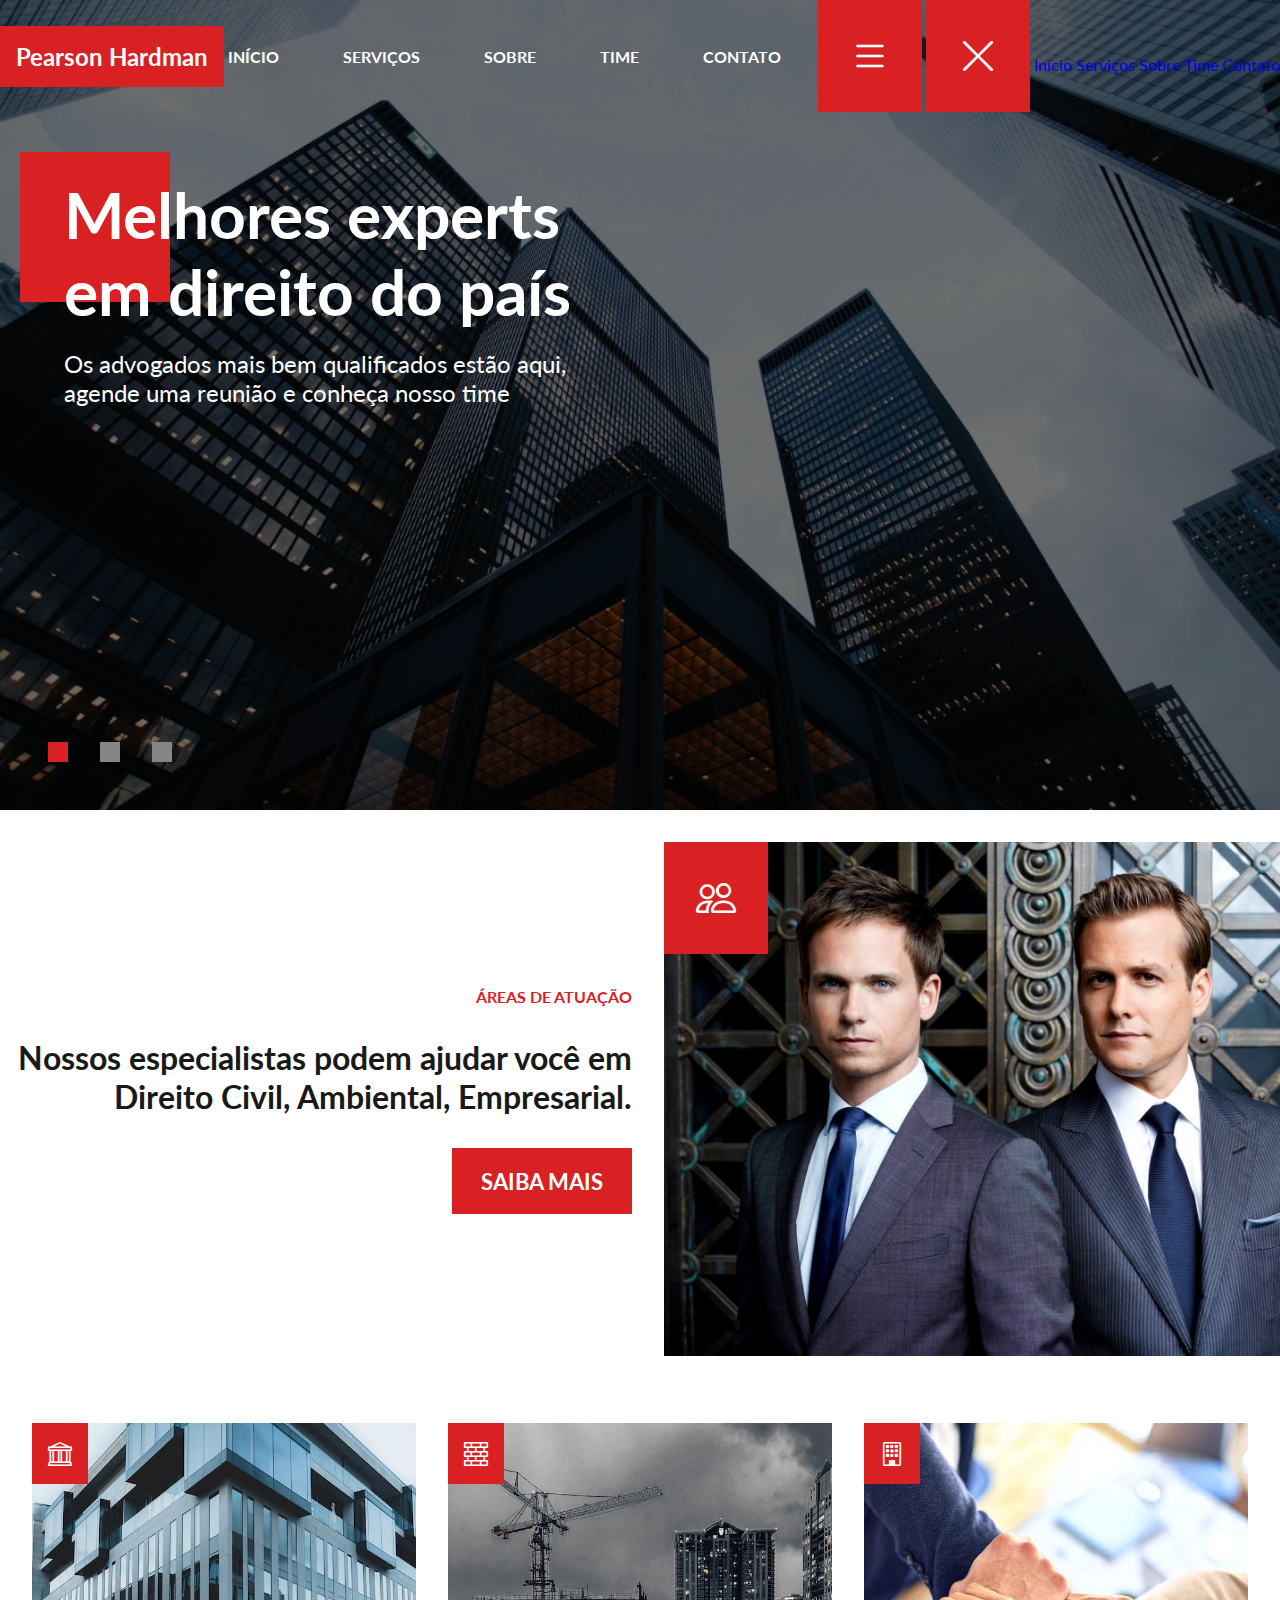
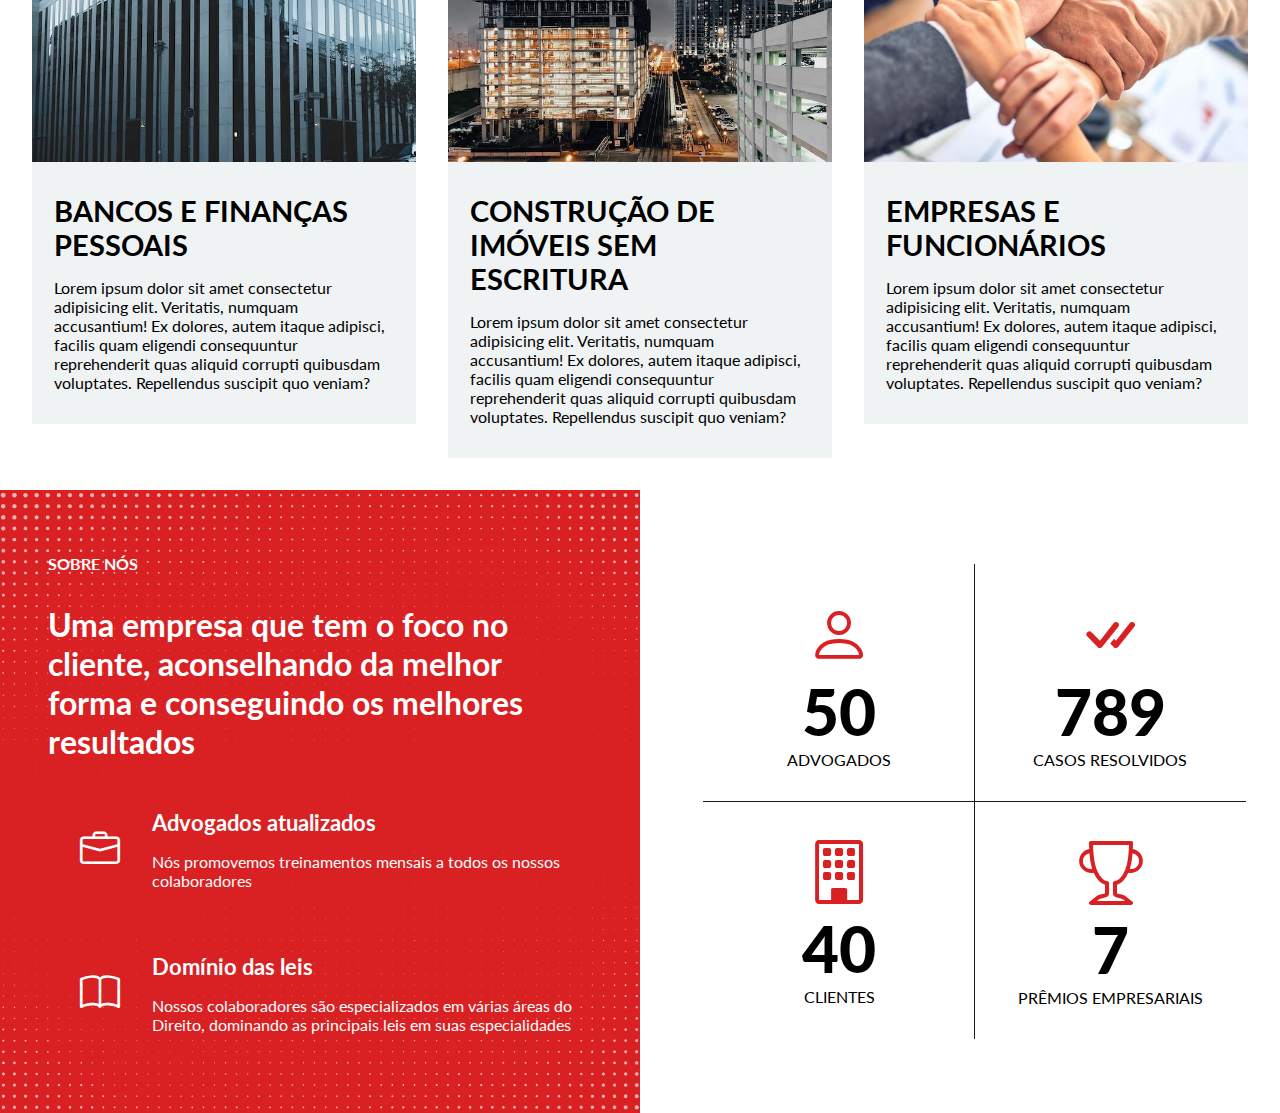
==== projeto/index.html @ ada457b8 "feat:(html/css) aula-1" ====
<!DOCTYPE html>
<html lang="en">

<head>
    <meta charset="UTF-8" />
    <meta http-equiv="X-UA-Compatible" content="IE=edge" />
    <meta name="viewport" content="width=device-width, initial-scale=1.0" />
    <title>Pearson Hardman</title>
    <link rel="shortcut icon" href="img/favicon.ico" type="image/x-icon" />
    <!-- Google Fonts -->
    <link rel="preconnect" href="https://fonts.googleapis.com" />
    <link rel="preconnect" href="https://fonts.gstatic.com" crossorigin />
    <link
        href="https://fonts.googleapis.com/css2?family=Lato:ital,wght@0,100;0,300;0,400;0,700;0,900;1,100;1,300;1,400;1,700;1,900&display=swap"
        rel="stylesheet" />
    <!-- Bootstrap Icons -->
    <link rel="stylesheet" href="https://cdn.jsdelivr.net/npm/bootstrap-icons@1.9.1/font/bootstrap-icons.css" />
    <!-- Estilos -->
    <link rel="stylesheet" href="css/styles.css" />
    <!-- Scripts -->
    <script src="js/scripts.js" defer></script>
</head>

<body>
    <!-- Cabeçalho e Banner -->
    <header id="header">
        <div id="inner-header">
            <h2 id="brand">Pearson Hardman</h2>
            <nav id="navbar">
                <a href="#header">Início</a>
                <a href="#expertise-areas">Serviços</a>
                <a href="#about">Sobre</a>
                <a href="#team">Time</a>
                <a href="#contact">Contato</a>
            </nav>
            <!-- Menu Mobile -->
            <i class="bi bi-list" id="menu"></i>
            <nav id="mobile-navbar">
                <i class="bi bi-x-lg" id="close-menu"></i>
                <a href="#header">Início</a>
                <a href="#expertise-areas">Serviços</a>
                <a href="#about">Sobre</a>
                <a href="#team">Time</a>
                <a href="#contact">Contato</a>
            </nav>
        </div>
        <div class="banner active">
            <span class="square"></span>
            <h2>Melhores experts em direito do país</h2>
            <p>
                Os advogados mais bem qualificados estão aqui, agende uma reunião e
                conheça nosso time
            </p>
        </div>
        <div class="banner">
            <span class="square"></span>
            <h2>Conheça o nosso time</h2>
            <p>
                Veja as especialidades dos nossos advogados, e entenda como eles podem
                lhe ajudar
            </p>
        </div>
        <div class="banner">
            <span class="square"></span>
            <h2>Os nossos resultados</h2>
            <p>
                Confira as nossas métricas e conheça os resultados que já obtivemos
            </p>
        </div>
        <div class="dots">
            <div class="dot active"></div>
            <div class="dot"></div>
            <div class="dot"></div>
        </div>
    </header>
    <!-- Áreas de atuação -->
    <main id="expertise-areas" class="text-image-section">
        <div id="expertise-information" class="text-container">
            <p class="section-subtitle">Áreas de atuação</p>
            <h3 class="section-title">
                Nossos especialistas podem ajudar você em Direito Civil, Ambiental,
                Empresarial.
            </h3>
            <a href="#" class="btn">Saiba Mais</a>
        </div>
        <div id="expertise-image-container" class="image-container">
            <i class="bi bi-people"></i>
            <img src="img/employees_banner.jpg" alt="Advogados da Pearson Hardman" />
        </div>
        <div id="other-services">
            <div class="service">
                <img src="img/bank.jpg" alt="Banco" />
                <i class="bi bi-bank"></i>
                <div class="service-info">
                    <h4>Bancos e Finanças pessoais</h4>
                    <p>
                        Lorem ipsum dolor sit amet consectetur adipisicing elit.
                        Veritatis, numquam accusantium! Ex dolores, autem itaque adipisci,
                        facilis quam eligendi consequuntur reprehenderit quas aliquid
                        corrupti quibusdam voluptates. Repellendus suscipit quo veniam?
                    </p>
                </div>
            </div>
            <div class="service">
                <img src="img/construction.jpg" alt="Construção" />
                <i class="bi bi-bricks"></i>
                <div class="service-info">
                    <h4>Construção de Imóveis sem escritura</h4>
                    <p>
                        Lorem ipsum dolor sit amet consectetur adipisicing elit.
                        Veritatis, numquam accusantium! Ex dolores, autem itaque adipisci,
                        facilis quam eligendi consequuntur reprehenderit quas aliquid
                        corrupti quibusdam voluptates. Repellendus suscipit quo veniam?
                    </p>
                </div>
            </div>
            <div class="service">
                <img src="img/company.jpg" alt="Empresa" />
                <i class="bi bi-building"></i>
                <div class="service-info">
                    <h4>Empresas e funcionários</h4>
                    <p>
                        Lorem ipsum dolor sit amet consectetur adipisicing elit.
                        Veritatis, numquam accusantium! Ex dolores, autem itaque adipisci,
                        facilis quam eligendi consequuntur reprehenderit quas aliquid
                        corrupti quibusdam voluptates. Repellendus suscipit quo veniam?
                    </p>
                </div>
            </div>
        </div>
    </main>
    <!-- Sobre nós -->
    <section id="about">
        <div id="about-text">
            <p class="section-subtitle">Sobre nós</p>
            <h3 class="section-title">
                Uma empresa que tem o foco no cliente, aconselhando da melhor forma e
                conseguindo os melhores resultados
            </h3>
            <div class="about-description">
                <i class="bi bi-briefcase"></i>
                <div>
                    <h4>Advogados atualizados</h4>
                    <p>
                        Nós promovemos treinamentos mensais a todos os nossos
                        colaboradores
                    </p>
                </div>
            </div>
            <div class="about-description">
                <i class="bi bi-book"></i>
                <div>
                    <h4>Domínio das leis</h4>
                    <p>
                        Nossos colaboradores são especializados em várias áreas do
                        Direito, dominando as principais leis em suas especialidades
                    </p>
                </div>
            </div>
        </div>
        <div id="about-data">
            <div class="data">
                <i class="bi bi-person"></i>
                <p class="number">50</p>
                <p class="text">Advogados</p>
            </div>
            <div class="data">
                <i class="bi bi-check-all"></i>
                <p class="number">789</p>
                <p class="text">Casos resolvidos</p>
            </div>
            <div class="data">
                <i class="bi bi-building"></i>
                <p class="number">40</p>
                <p class="text">Clientes</p>
            </div>
            <div class="data">
                <i class="bi bi-trophy"></i>
                <p class="number">7</p>
                <p class="text">Prêmios empresariais</p>
            </div>
        </div>
    </section>
---- projeto/css/styles.css ----
/* Geral */
:root {
    --main-color: #d92123;
    --primary-text-color: #fff;
    --secondary-text-color: #191919;
    --secondary-color: #868686;
    --tertiary-color: #eff3f4;
    --secondary-bg-color: #5c1011;
}

* {
    font-family: "Lato";
    padding: 0;
    margin: 0;
    box-sizing: border-box;
}

a {
    text-decoration: none;
}

img {
    width: 100%;
}

input[type="submit"] {
    cursor: pointer;
}

i {
    background-color: var(--main-color);
    color: var(--primary-text-color);
    font-size: 2.5rem;
    padding: 2rem;
}

/* Cabeçalho e banner */
#header {
    min-height: 90vh;
    background-image: url("../img/main_banner4.png");
    background-size: cover;
    background-position: center;
    color: var(--primary-text-color);
    margin-bottom: 2rem;
    position: relative;
}

#inner-header {
    display: flex;
    justify-content: space-between;
    align-items: center;
}

#brand {
    background-color: var(--main-color);
    padding: 1rem;
}

#navbar {
    display: flex;
    gap: 4rem;
    text-transform: uppercase;
    margin-right: 2rem;
}

#navbar a {
    color: var(--primary-text-color);
    font-weight: bold;
}

.banner.active {
    opacity: 1;
}

.banner {
    max-width: 50%;
    padding: 4rem;
    opacity: 0;
    position: absolute;
    transition: 0.6s;
}

.banner h2 {
    font-size: 4rem;
    margin-bottom: 1.2rem;
    position: relative;
    z-index: 2;
}

.banner p {
    font-size: 1.5rem;
}

.square {
    display: block;
    width: 150px;
    height: 150px;
    background-color: var(--main-color);
    position: absolute;
    z-index: 1;
    left: 20px;
    top: 40px;
}

.dots {
    display: flex;
    gap: 2rem;
    position: absolute;
    bottom: 3rem;
    left: 3rem;
}

.dot {
    width: 20px;
    height: 20px;
    background-color: var(--secondary-color);
}

.dot.active {
    background-color: var(--main-color);
}

/* Áreas de atuação */
.text-image-section {
    display: flex;
    flex-wrap: wrap;
    gap: 2rem;
}

.text-container {
    flex: 2 1 0;
    display: flex;
    gap: 2rem;
    flex-direction: column;
    justify-content: center;
    text-align: right;
}

.section-subtitle {
    text-transform: uppercase;
    font-weight: bold;
    color: var(--main-color);
}

.section-title {
    color: var(--secondary-text-color);
    font-size: 2rem;
}

.btn {
    padding: 1.2rem 1.8rem;
    text-transform: uppercase;
    font-size: 1.4rem;
    font-weight: bold;
    background-color: var(--main-color);
    color: var(--primary-text-color);
    align-self: end;
}

.image-container {
    flex: 1 1 300px;
    position: relative;
}

.image-container i {
    position: absolute;
}

#other-services {
    width: 100%;
    display: flex;
    gap: 2rem;
    padding: 2rem;
}

.service {
    position: relative;
}

.service i {
    position: absolute;
    left: 0;
    top: 0;
    padding: 1rem;
    font-size: 1.5rem;
}

.service-info {
    background-color: var(--tertiary-color);
    padding: 2rem 1.4rem;
    min-height: 250px;
    margin-top: -3rem;
    z-index: 2;
    position: relative;
}

.service h4 {
    font-size: 1.8rem;
    margin-bottom: 1rem;
    text-transform: uppercase;
}

/* Sobre nós */
#about {
    display: flex;
    flex-wrap: wrap;
    align-items: center;
    gap: 2rem;
}

#about-text {
    background-image: url("../img/pattern.png");
    background-size: cover;
    background-position: center;
    color: var(--primary-text-color);
    flex: 1 1 0;
    display: flex;
    flex-direction: column;
    justify-content: center;
    gap: 2rem;
    padding: 4rem 3rem;
}

#about-text .section-subtitle,
#about-text .section-title {
    color: var(--primary-text-color);
}

#about-text i {
    background-color: transparent;
}

.about-description {
    display: flex;
    align-items: center;
}

.about-description h4 {
    font-size: 1.4rem;
    margin-bottom: 1rem;
}

#about-data {
    flex: 1 1 0;
    display: flex;
    flex-wrap: wrap;
    padding: 2rem;
}

#about-data .data {
    width: 50%;
    display: flex;
    flex-direction: column;
    align-items: center;
    justify-content: center;
    padding: 2rem;
    margin-top: -1px;
    margin-left: -1px;
}

#about-data .data:first-child {
    border-bottom: 1px solid var(--secondary-text-color);
    border-right: 1px solid var(--secondary-text-color);
}

#about-data .data:last-child {
    border-top: 1px solid var(--secondary-text-color);
    border-left: 1px solid var(--secondary-text-color);
}

#about-data .data i {
    background-color: transparent;
    color: var(--main-color);
    font-size: 4rem;
    padding: 0;
}

.data .number {
    font-size: 4rem;
    font-weight: 900;
}

.data .text {
    text-transform: uppercase;
}
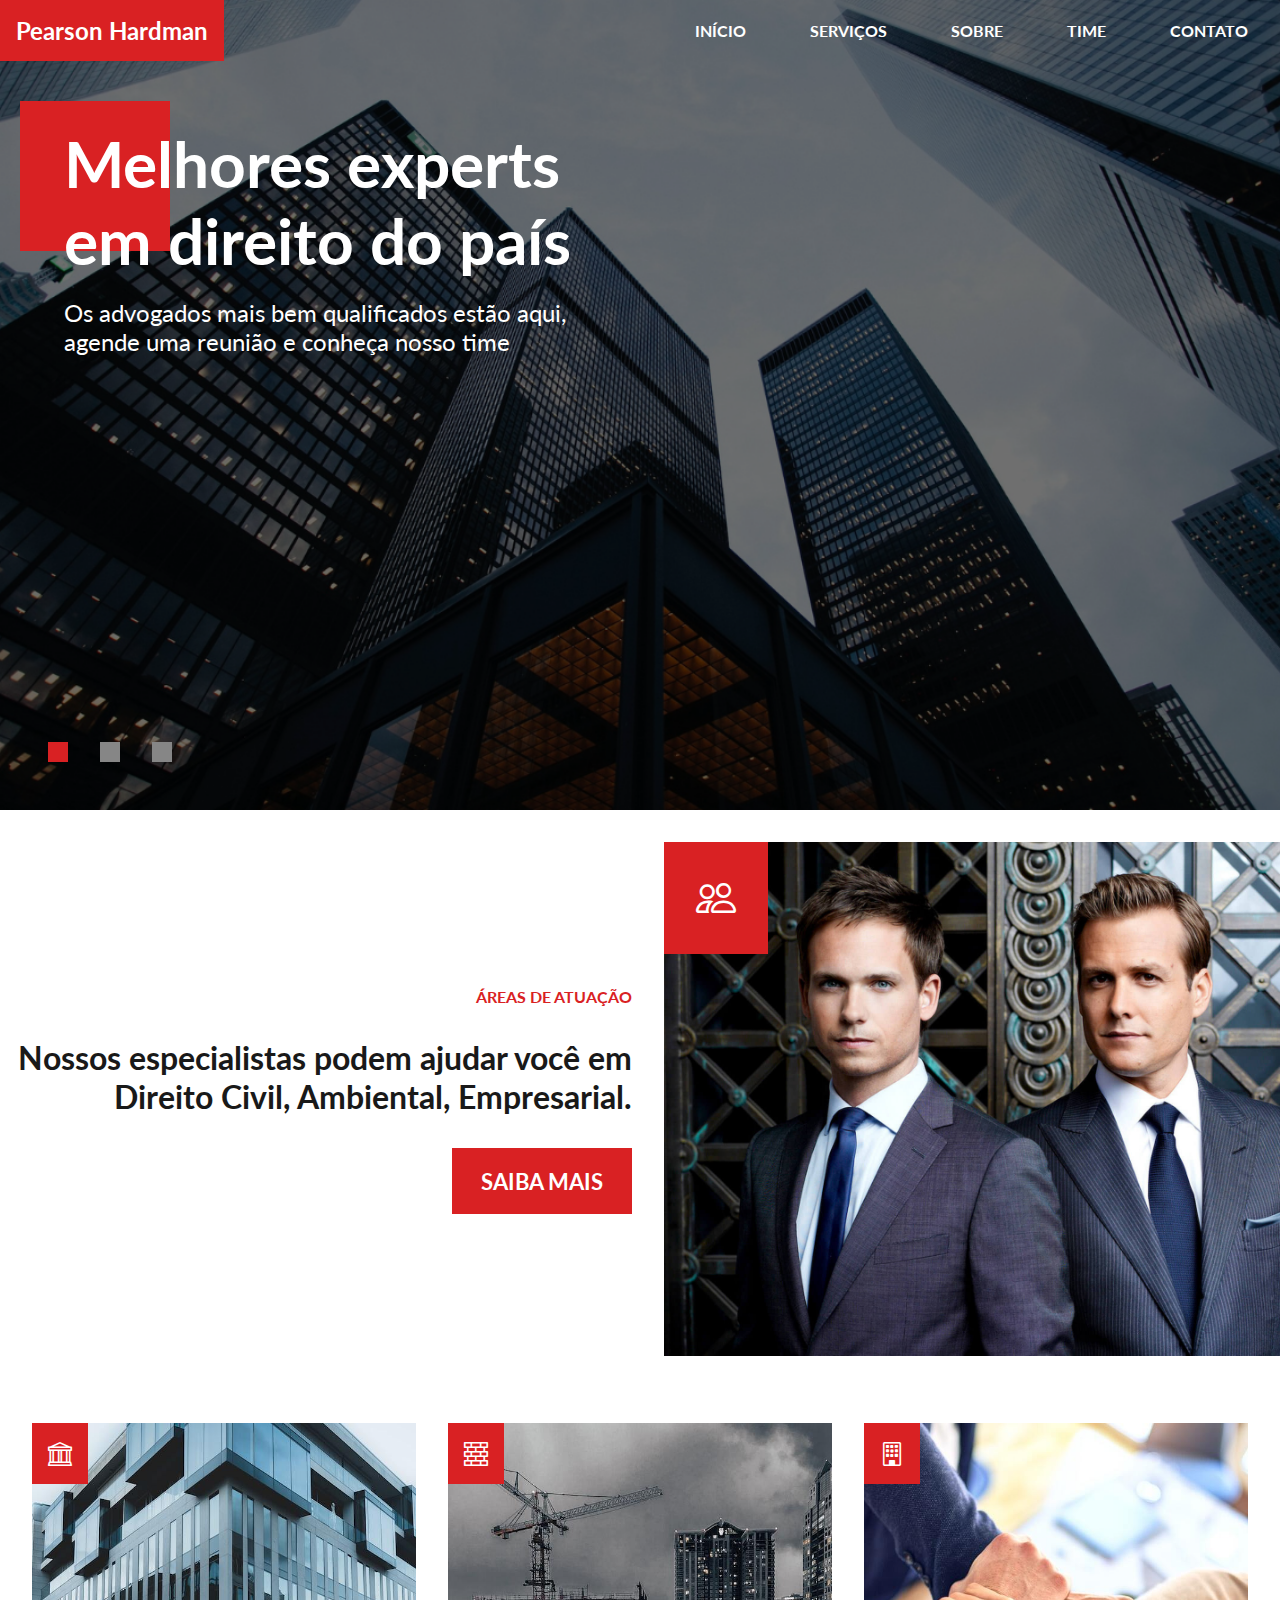
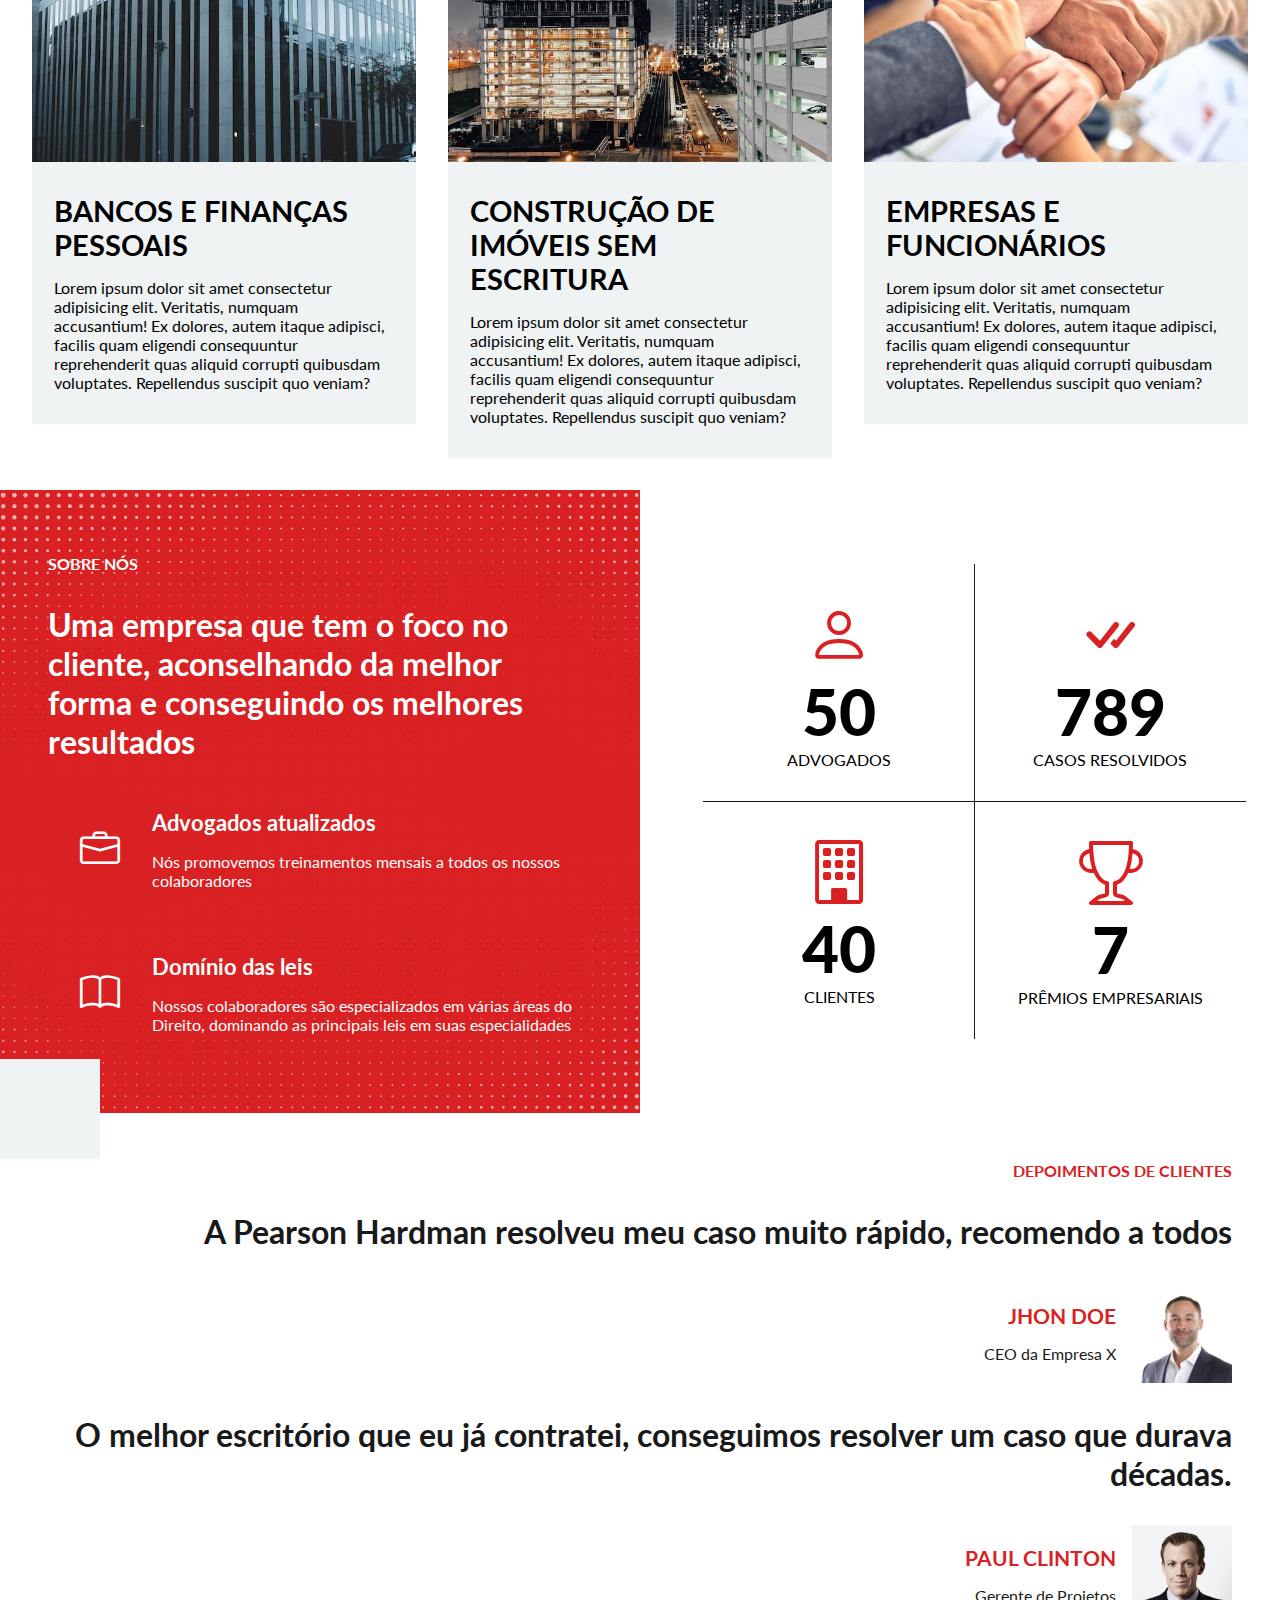
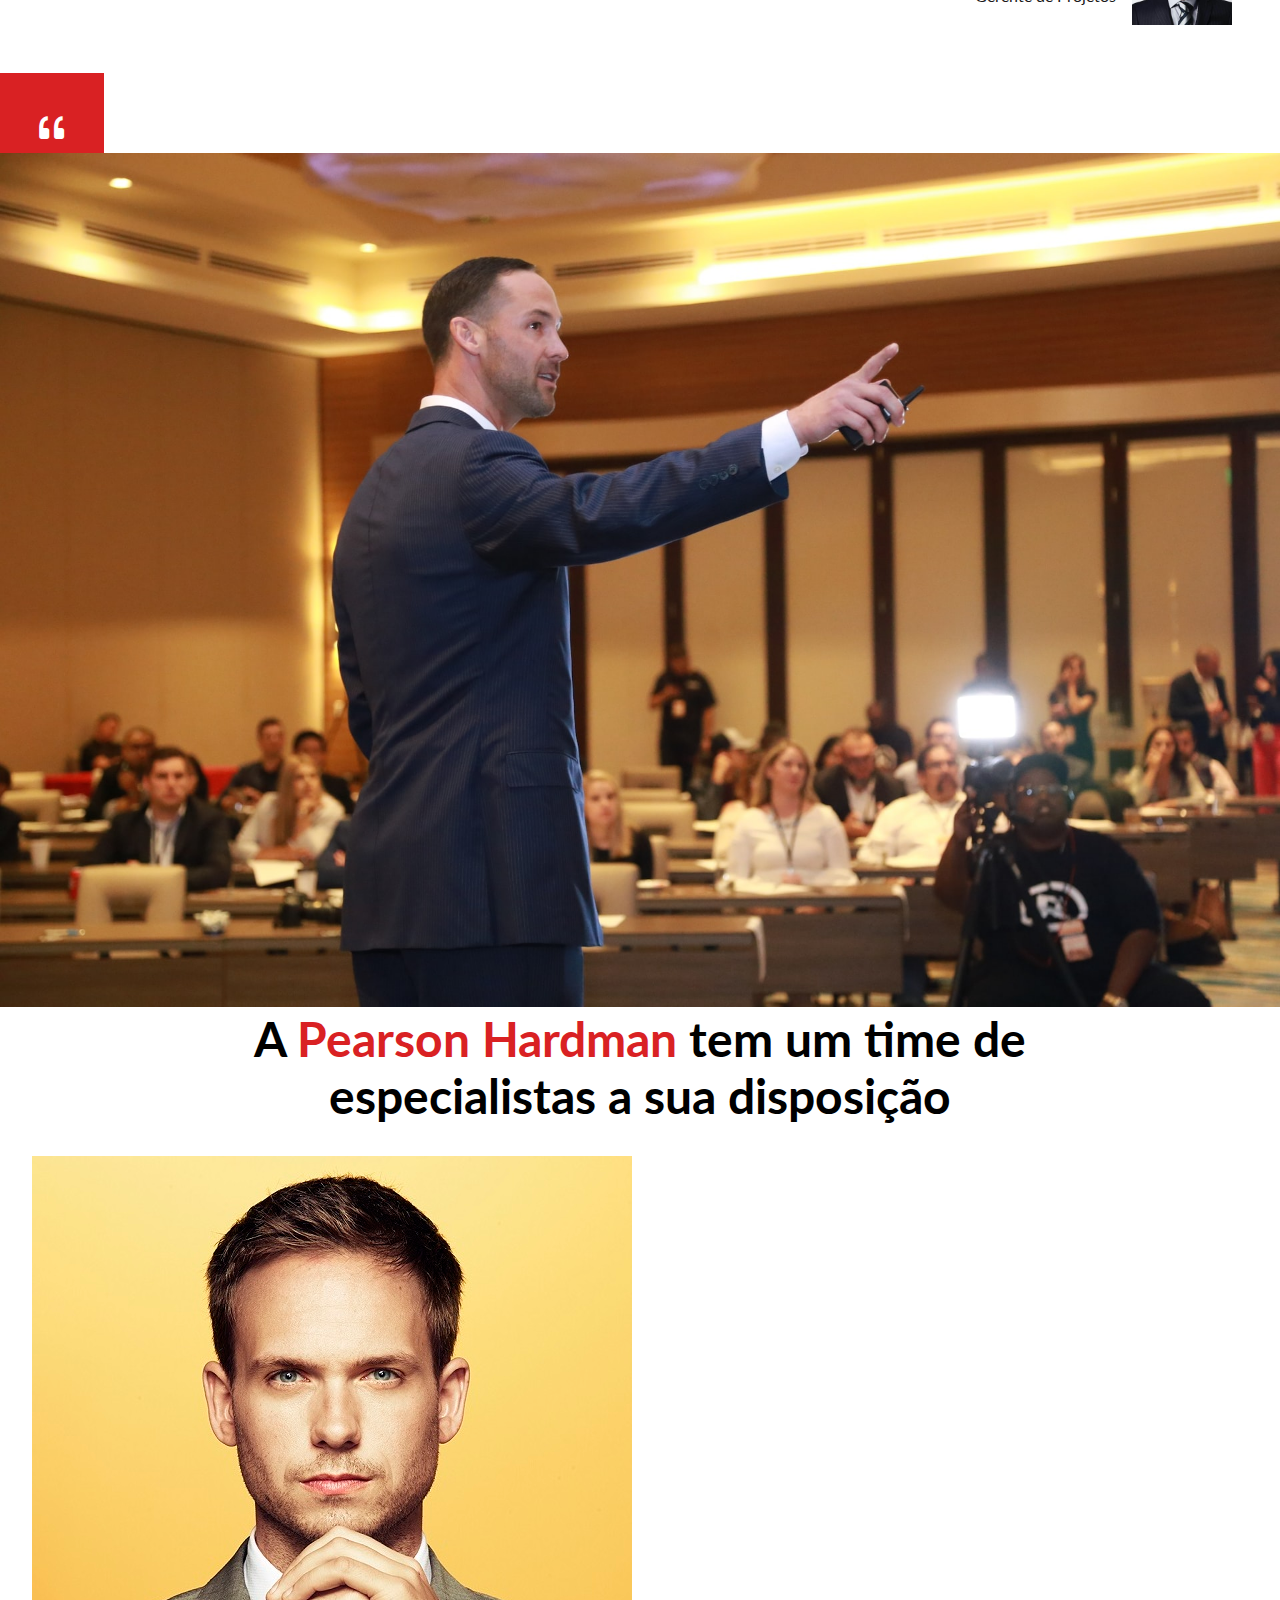
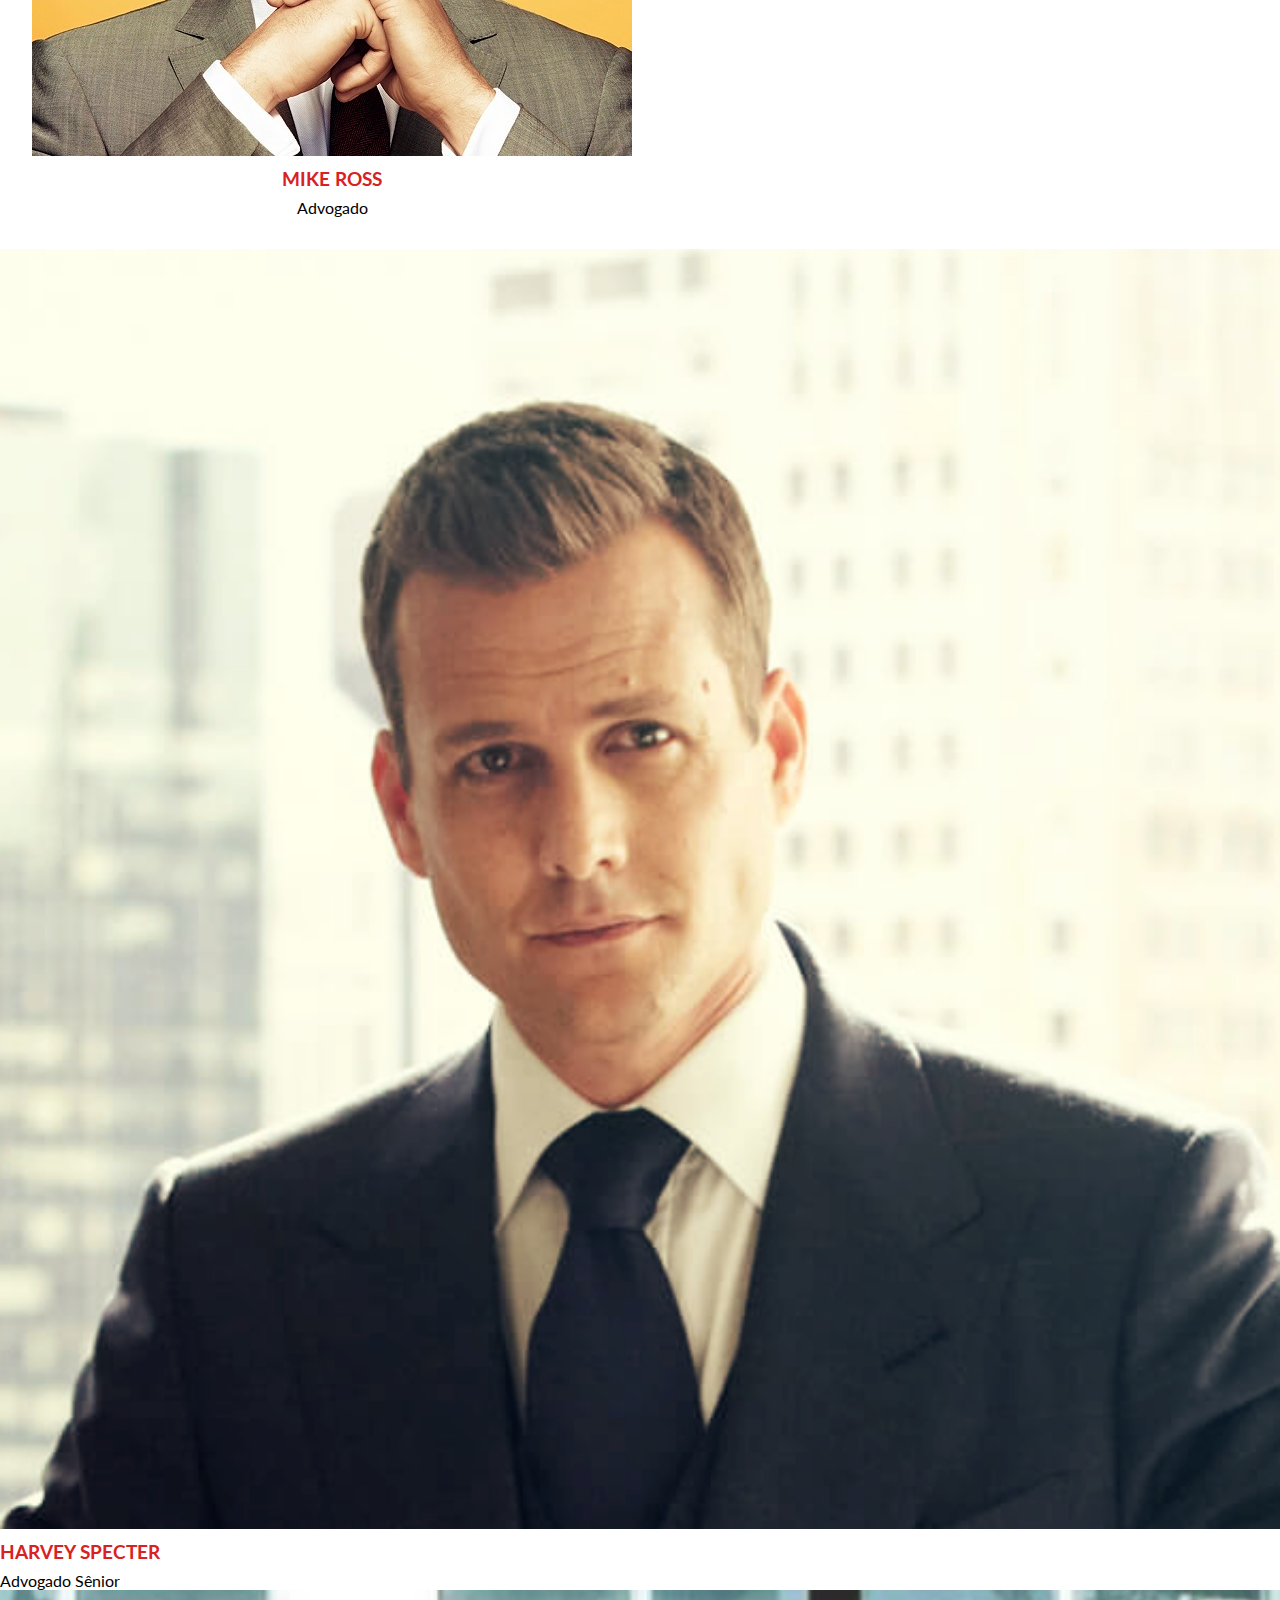
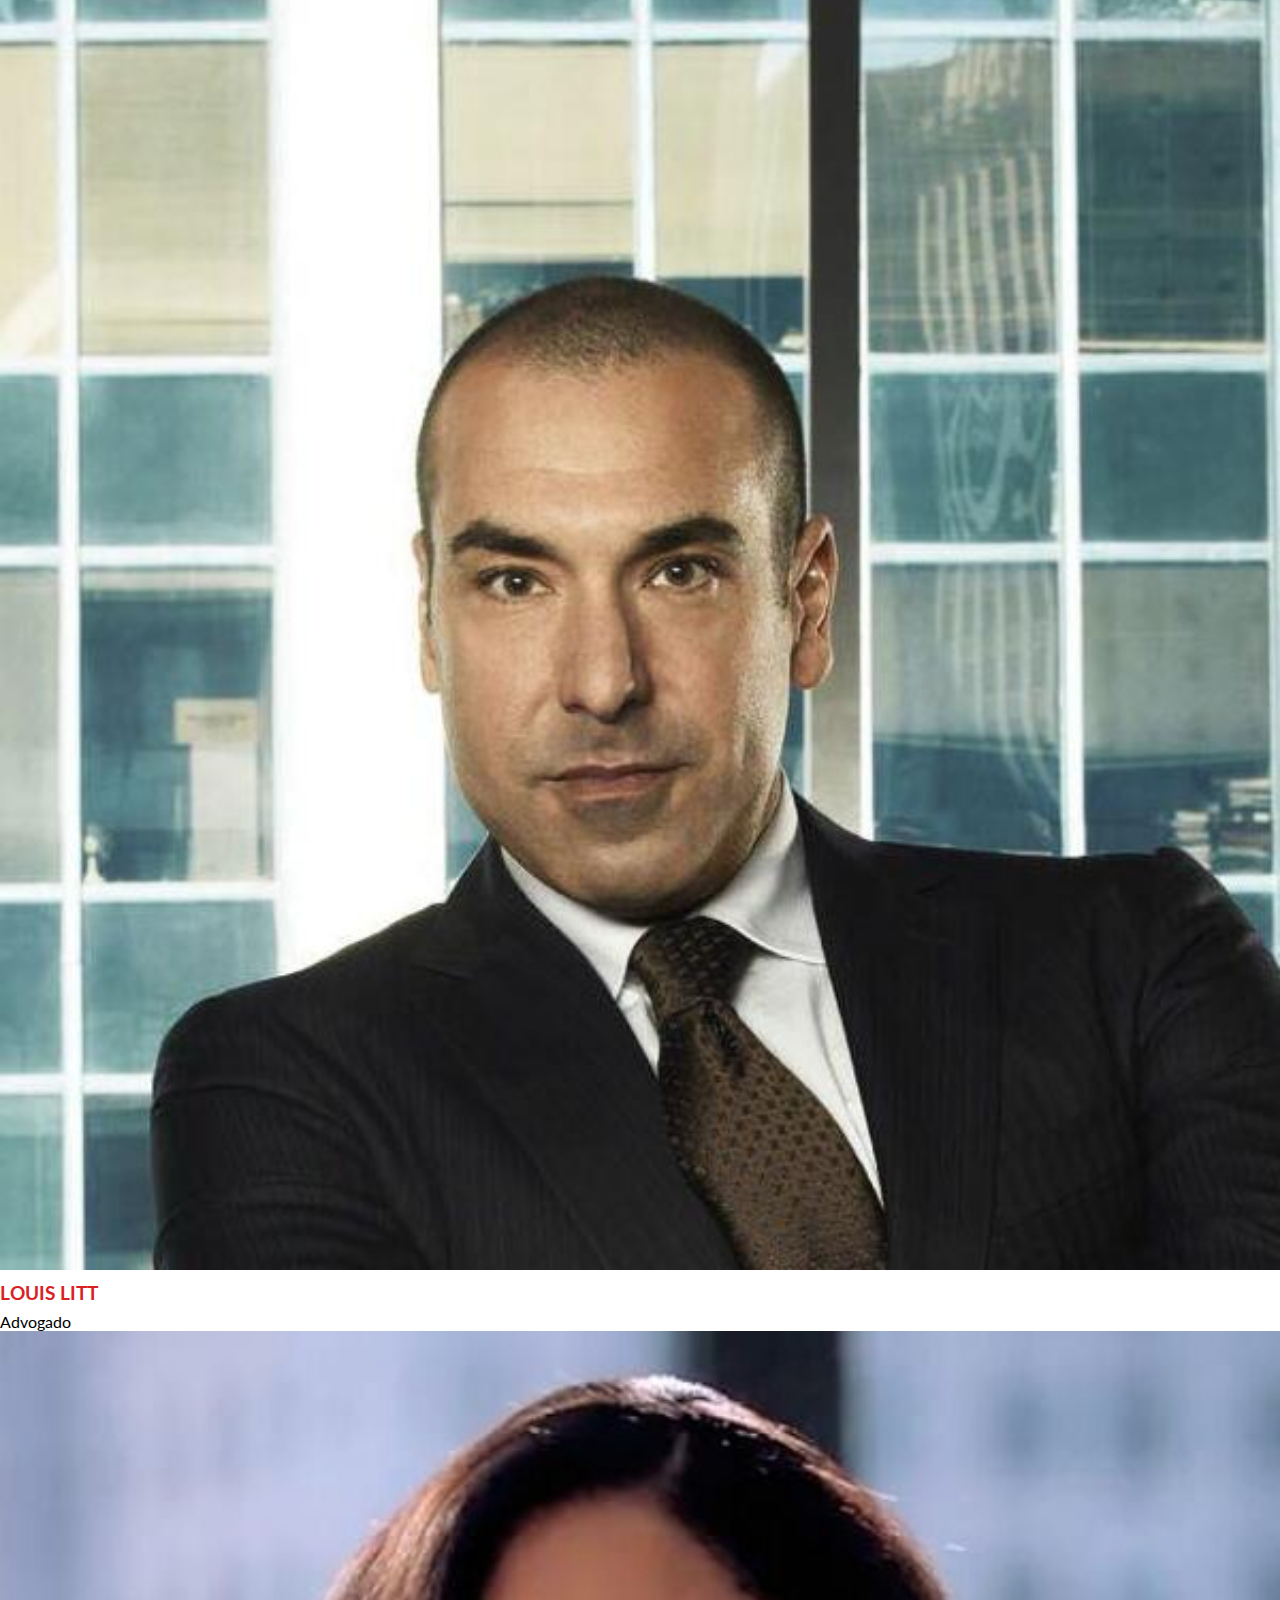
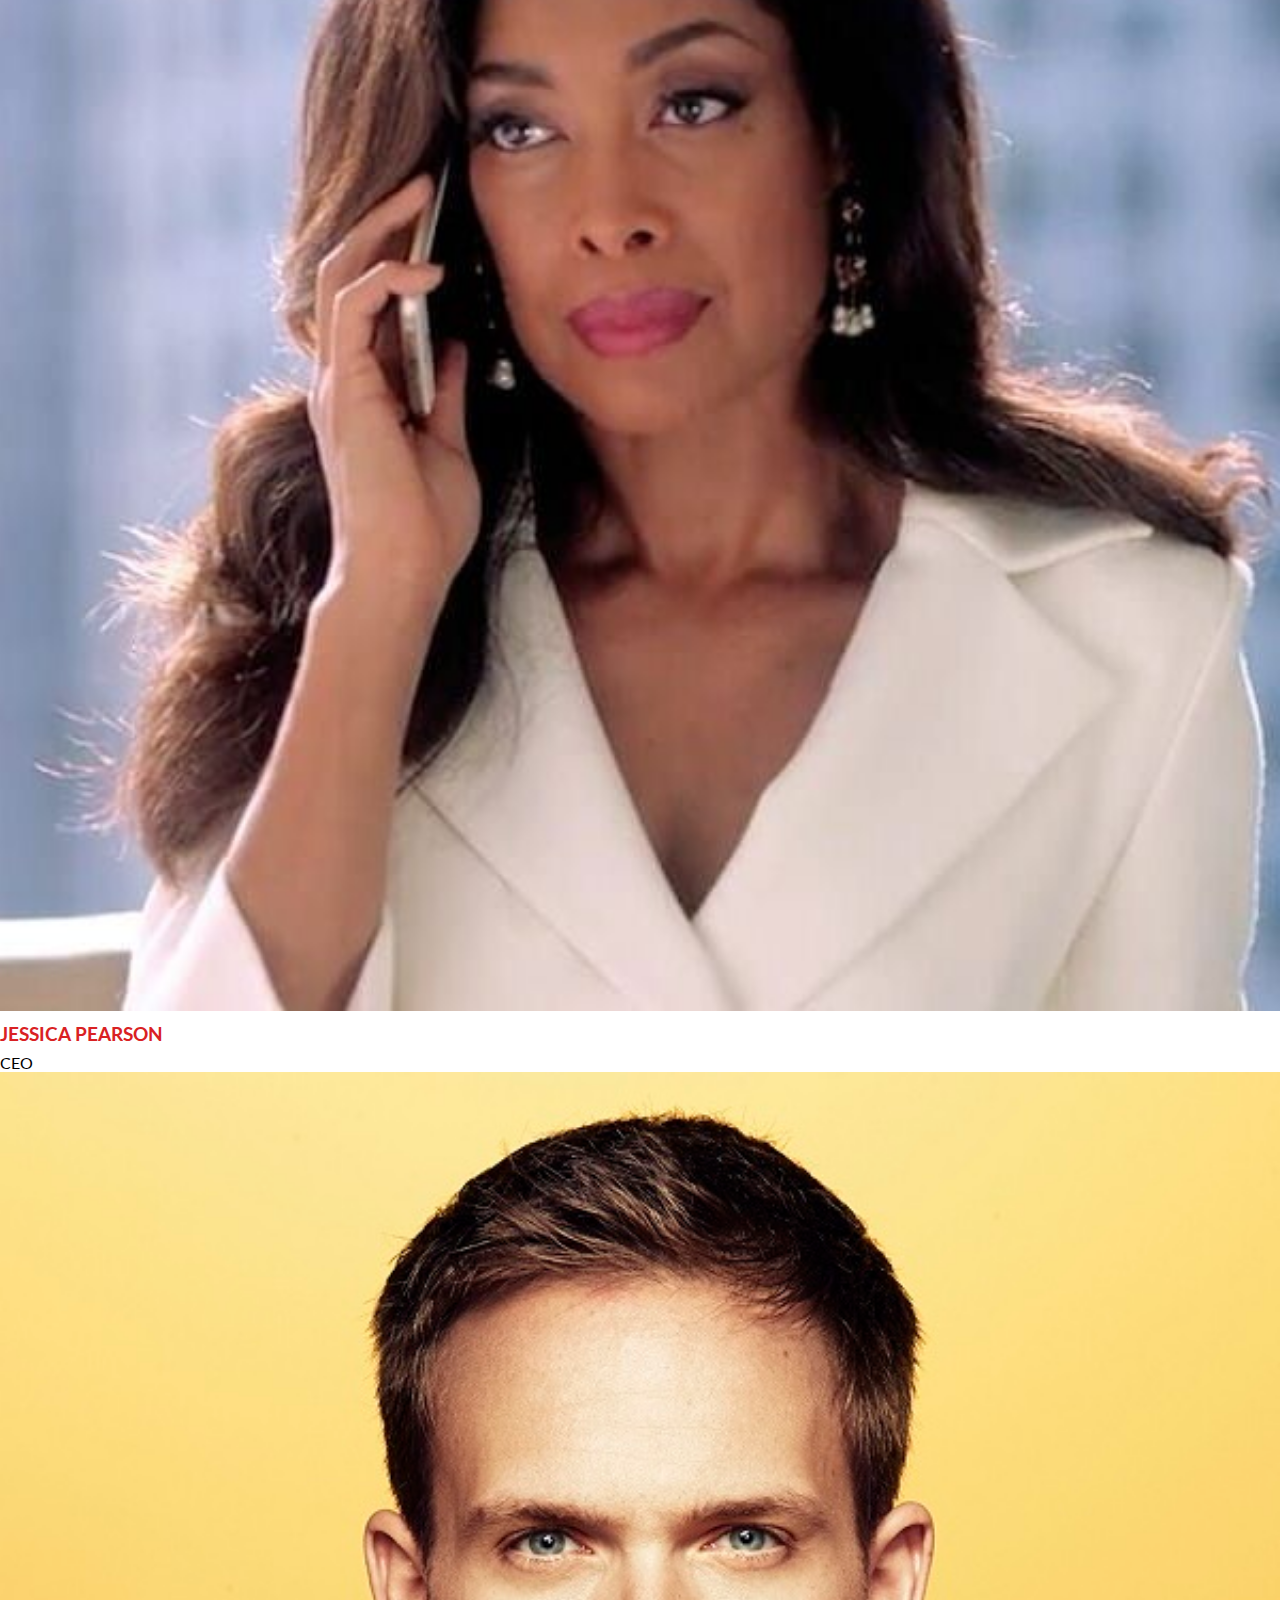
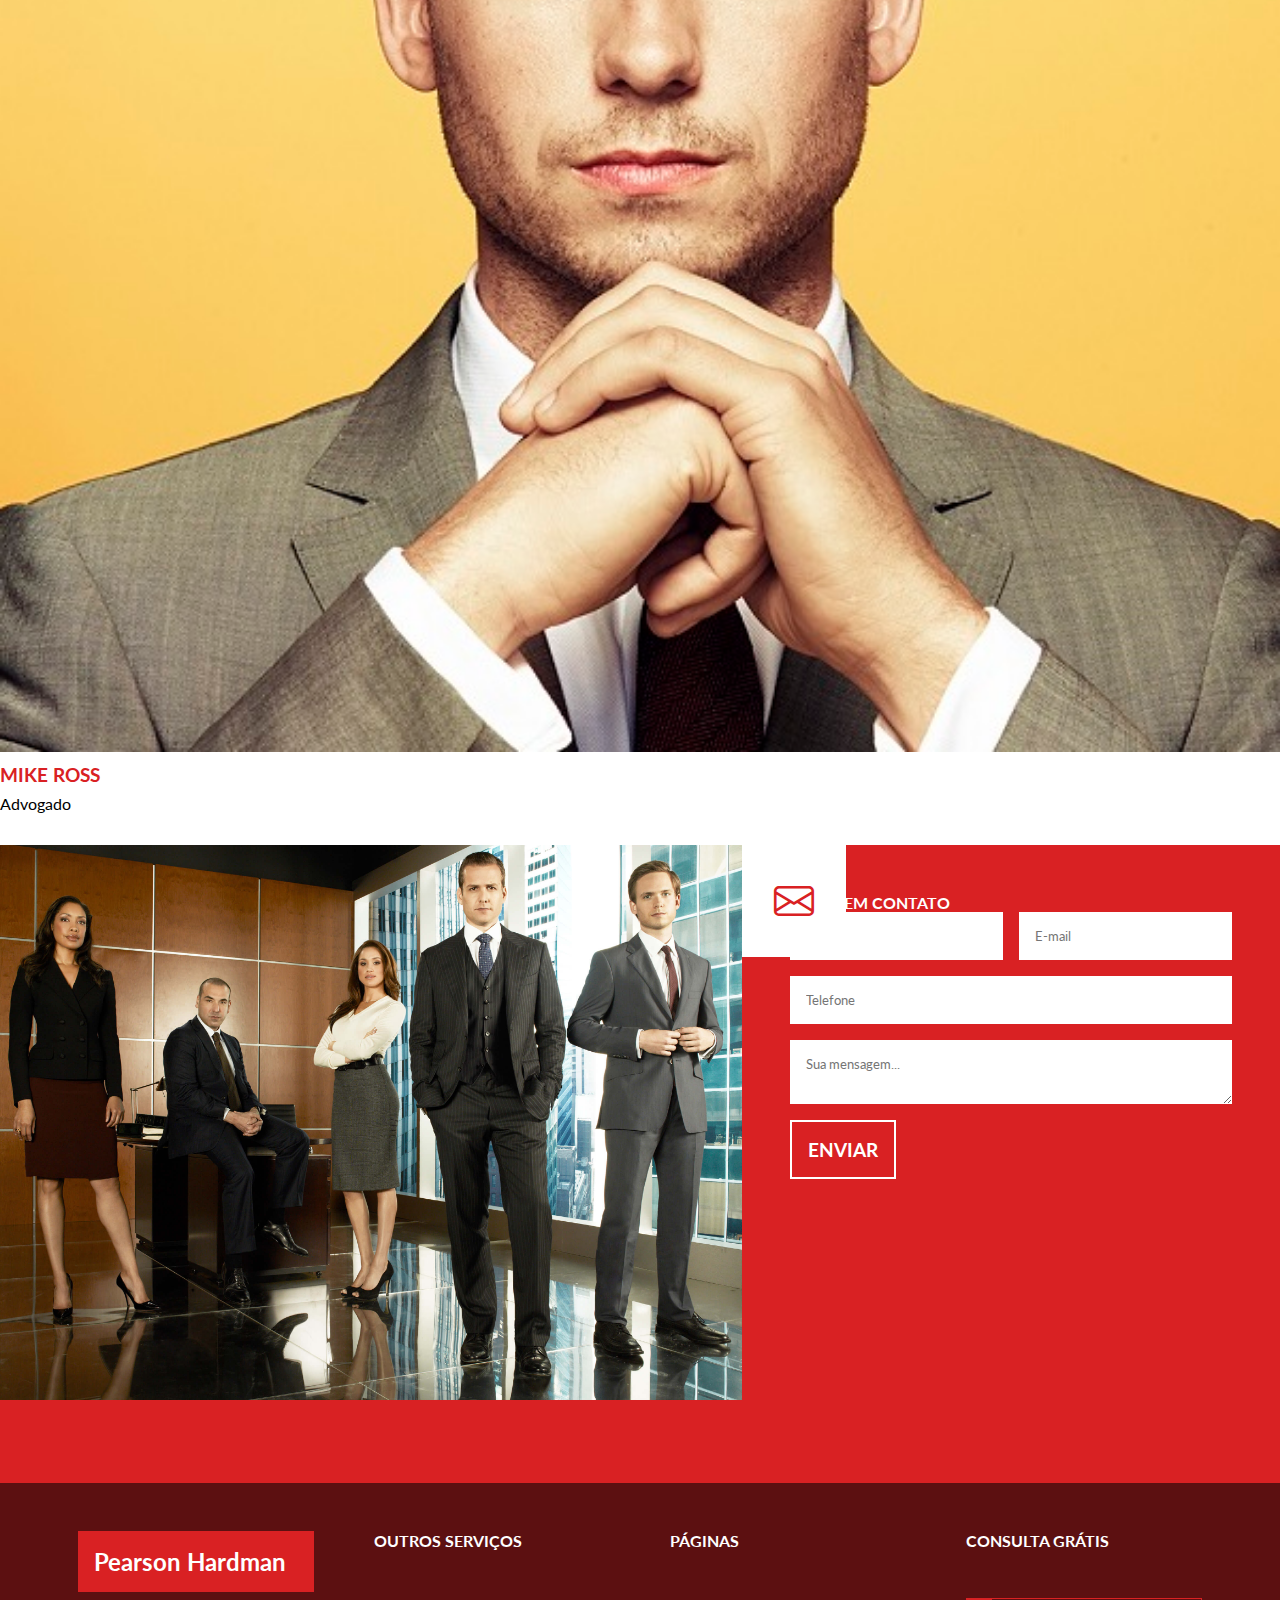
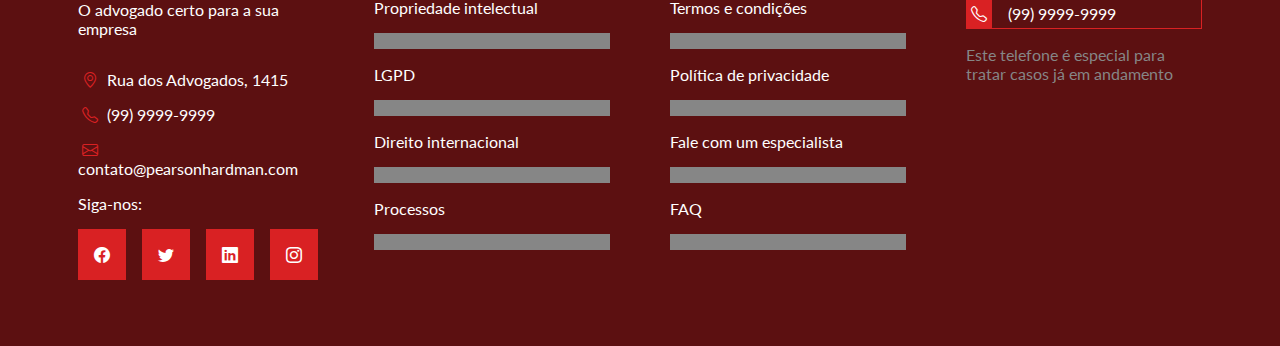
==== commit fecb00ee: "feat(responsive): aula-2" ====
--- a/projeto/index.html
+++ b/projeto/index.html
@@ -33,7 +33,7 @@
                 <a href="#team">Time</a>
                 <a href="#contact">Contato</a>
             </nav>
-            <!-- Menu Mobile -->
+            <!-- Menu Mobile -->            
             <i class="bi bi-list" id="menu"></i>
             <nav id="mobile-navbar">
                 <i class="bi bi-x-lg" id="close-menu"></i>
@@ -180,4 +180,142 @@
                 <p class="text">Prêmios empresariais</p>
             </div>
         </div>
-    </section>+    </section>
+    <!-- Depoimentos -->
+    <section id="testimonials" class="text-image-section">
+        <div id="testimonial-information" class="text-container">
+            <p class="section-subtitle">Depoimentos de clientes</p>
+            <h3 class="section-title">
+                A Pearson Hardman resolveu meu caso muito rápido, recomendo a todos
+            </h3>
+            <div class="author">
+                <div class="author-info">
+                    <p class="author-name">Jhon Doe</p>
+                    <p class="author-job">CEO da Empresa X</p>
+                </div>
+                <img src="img/author_1.jpg" alt="Jhon Doe">
+            </div>
+            <h3 class="section-title">
+                O melhor escritório que eu já contratei, conseguimos resolver um caso que durava décadas.
+            </h3>
+            <div class="author">
+                <div class="author-info">
+                    <p class="author-name">Paul Clinton</p>
+                    <p class="author-job">Gerente de Projetos</p>
+                </div>
+                <img src="img/author_2.jpg" alt="Paul Clinton">
+            </div>
+        </div>
+        <div id="testimonial-image-container">
+            <i class="bi bi-quote"></i>
+            <img src="img/court.jpg" alt="Advogado em um tribunal">
+        </div>
+    </section>
+    <!-- Colaboradores -->
+    <section id="team">
+        <span class="square"></span>
+        <h2>
+            A <span>Pearson Hardman</span> tem um time de especialistas a sua disposição
+        </h2>
+        <div class="employees">
+            <div class="employee">
+                <img src="img/mike.jpg" alt="Mike Ross">
+                <p class="employee-name">Mike Ross</p>
+                <p class="employee-role">Advogado</p>
+            </div>
+        </div>
+        <div class="employee">
+            <img src="img/harvey.png" alt="Harvey Specter">
+            <p class="employee-name">Harvey Specter</p>
+            <p class="employee-role">Advogado Sênior</p>
+        </div>
+        </div>
+        <div class="employee">
+            <img src="img/louis.jpg" alt="Louis Litt">
+            <p class="employee-name">Louis Litt</p>
+            <p class="employee-role">Advogado</p>
+        </div>
+        </div>
+        <div class="employee">
+            <img src="img/jessica.jpg" alt="Jessica Pearson">
+            <p class="employee-name">Jessica Pearson</p>
+            <p class="employee-role">CEO</p>
+        </div>
+        </div>
+        <div class="employee">
+            <img src="img/mike.jpg" alt="Mike Ross">
+            <p class="employee-name">Mike Ross</p>
+            <p class="employee-role">Advogado</p>
+        </div>
+        </div>
+    </section>
+    <!-- Contato -->
+    <section id="contact" class="text-image-section">
+        <div id="contact-image-container" class="image-container">
+            <img src="img/office.jpg" alt="Advogados no escritório">
+        </div>
+        <div id="contact-information" class="textcontainer">
+            <i class="bi bi-envelope"></i>
+            <p class="section-subtitle">Entre em contato</p>
+            <form>
+                <div class="form-control">
+                    <input type="text" name="name" placeholder="Nome">
+                    <input type="email" name="email" id="email" placeholder="E-mail">
+                </div>
+                <input type="text" name="phone" id="phone" placeholder="Telefone">
+                <textarea name="message" id="message" placeholder="Sua mensagem..."></textarea>
+                <input type="submit" value="Enviar" class="btn">
+            </form>
+        </div>
+    </section>
+    <!-- Rodapé -->
+    <footer id="footer">
+        <div class="contact-info">
+            <div class="footer-brand">
+                <h2>Pearson Hardman</h2>
+                <p>O advogado certo para a sua empresa</p>
+            </div>
+            <p><i class="bi bi-geo-alt"></i> Rua dos Advogados, 1415</p>
+            <p><i class="bi bi-telephone"></i> (99) 9999-9999</p>
+            <p><i class="bi bi-envelope"></i> contato@pearsonhardman.com</p>
+            <div class="social-networks">
+                <p>Siga-nos:</p>
+                <div class="networks">
+                    <a href="#"><i class="bi bi-facebook"></i></a>
+                    <a href="#"><i class="bi bi-twitter"></i></a>
+                    <a href="#"><i class="bi bi-linkedin"></i></a>
+                    <a href="#"><i class="bi bi-instagram"></i></a>
+                </div>
+            </div>
+        </div>
+        <div class="links-container">
+            <h4>Outros serviços</h4>
+            <nav>
+                <a href="#">Propriedade intelectual</a>
+                <a href="#">LGPD</a>
+                <a href="#">Direito internacional</a>
+                <a href="#">Processos</a>
+            </nav>
+        </div>
+        <div class="links-container">
+            <h4>Páginas</h4>
+            <nav>
+                <a href="#">Termos e condições</a>
+                <a href="#">Política de privacidade</a>
+                <a href="#">Fale com um especialista</a>
+                <a href="#">FAQ</a>
+            </nav>
+        </div>
+        <div class="links-container">
+            <h4>Consulta grátis</h4>
+            <div class="phone-number">
+                <i class="bi bi-telephone"></i>
+                <p>(99) 9999-9999</p>
+            </div>
+            <p class="phone-info">
+                Este telefone é especial para tratar casos já em andamento
+            </p>
+        </div>
+    </footer>
+  </body>  
+  </html>--- a/projeto/css/styles.css
+++ b/projeto/css/styles.css
@@ -283,3 +283,405 @@
 .data .text {
     text-transform: uppercase;
 }
+
+/* Depimentos */
+#testimonials {
+    display: flex;
+    align-items: center;
+}
+
+#testimonial-information {
+    padding: 3rem;
+}
+
+.author {
+    display: flex;
+    justify-content: end;
+    align-items: center;
+    gap: 1rem;
+}
+
+.author .author-name {
+    color: var(--main-color);
+    text-transform: uppercase;
+    font-size: 1.3rem;
+    font-weight: bold;
+    margin-bottom: 1rem;
+}
+
+    .author .author-job {
+        color: var(--secondary-text-color);
+    }
+
+.author img {
+    width: 100px;
+    height: 100px;
+}
+
+/* Colaboradores  */
+#team {
+    position: relative;
+    margin-bottom: 2rem;
+}
+
+#team h2 {
+    font-size: 3rem;
+    text-align: center;
+    max-width: 1000px;
+    margin: 0 auto;
+    position: relative;
+    z-index: 2;
+}
+
+#team h2 span {
+    color: var(--main-color);
+}
+
+#team .square {
+    background-color: var(--tertiary-color);
+    width: 100px;
+    height: 100px;
+    left: 50%;
+    margin-left: -50%;
+    top: -25%;
+}
+
+.employees {
+    display: flex;
+    gap: 2rem;
+    padding: 2rem;
+    text-align: center;
+}
+
+.employee-name {
+    color: var(--main-color);
+    text-transform: uppercase;
+    font-size: 1.2rem;
+    font-weight: bold;
+    margin: 0.5rem 0;
+}
+
+/* Contato */
+#contact {
+    background-color: var(--main-color);
+    gap: 0;
+    padding-bottom: 5rem;
+}
+
+#contact-information {
+    position: relative;
+    text-align: left;
+    padding: 3rem;
+    flex: 1 1 0;
+}
+
+#contact-information .section-subtitle {
+    color: var(--primary-text-color);
+}
+
+#contact-information i {
+    position: absolute;
+    top: 0;
+    left: 0;
+    background-color: var(--primary-text-color);
+    color: var(--main-color);
+}
+
+#contact-information form {
+    display: flex;
+    flex-direction: column;
+    gap: 1rem;
+}
+
+#contact-information .form-control {
+    display: flex;
+    gap: 1rem;
+}
+
+#contact-information input,
+#contact-information textarea {
+    flex: 0.5;
+    padding: 1rem;
+    border: none;
+}
+
+#contact-information .btn {
+    align-self: start;
+    border: 2px solid var(--primary-text-color);
+    font-size: 1.2rem;
+    transition: 0.4s;
+}
+
+#contact-information .btn:hover {
+    background-color: var(--primary-text-color);
+    color: var(--main-color);
+}
+
+/* Rodapé */
+#footer {
+    color: var(--primary-text-color);
+    background-color: var(--secondary-bg-color);
+    display: flex;
+    justify-content: space-around;
+    padding: 3rem 3rem 5rem;
+}
+
+#footer i {
+    font-size: 1rem;
+    padding: 0.3rem;
+}
+
+#footer a {
+    color: var(--primary-text-color);
+}
+
+.contact-info,
+.links-container {
+    width: 20%;
+}
+
+.footer-brand {
+    margin-bottom: 2rem;
+}
+
+.footer-brand h2 {
+    background-color: var(--main-color);
+    margin-bottom: .5rem;
+    padding: 1rem;
+}
+
+.contact-info p {
+    margin-bottom: 1rem;
+}
+
+.contact-info p i {
+    background-color: transparent;
+    padding: 0;
+    color: var(--main-color);
+}
+
+.social-networks p {
+    margin-bottom: 1rem;
+}
+
+.networks {
+    margin-top: 2rem;
+    display: flex;
+    gap: 1rem;
+}
+
+#footer .networks i {
+    padding: 1rem;
+}
+
+.links-container h4 {
+    text-transform: uppercase;
+    margin-bottom: 3rem;
+}
+
+.links-container nav {
+    display: flex;
+    flex-direction: column;
+}
+
+.links-container nav a {
+    padding-bottom: 1rem;
+    margin-bottom: 1rem;
+    border-bottom: 1rem solid var(--secondary-color);
+}
+
+.phone-number {
+    display: flex;
+    border: 1px solid var(--main-color);
+    gap: 1rem;
+    align-items: center;
+    margin-bottom: 1rem;
+}
+
+.phone-info {
+    color: var(--secondary-color);
+}
+
+/* Mobile navbar */
+#menu,
+#close-menu {
+    font-size: 2rem;
+    padding: 1rem;
+    display: none;
+}
+
+#close-menu {
+    position: absolute;
+    top: 0;
+    right: 0;
+}
+
+#mobile-navbar {
+    position: fixed;
+    top: 0;
+    left: 100%;
+    height: 100%;
+    background-color: rgba(0, 0, 0, 0.95);
+    display: flex;
+    flex-direction: column;
+    padding: 4rem 2rem;
+    transition: 0.4s;
+    z-index: 5;
+}
+
+#mobile-navbar.menu-active {
+    left: 0;
+}
+
+#mobile-navbar a {
+    color: var(--primary-text-color);
+    font-size: 2rem;
+    text-align: center;
+    margin-bottom: 1rem;
+    padding-bottom: 1rem;
+    border-bottom: 1px solid var(--main-color);
+}
+
+/* Responsivo */
+@media (max-width: 450px) {
+    /* Geral */
+    body {
+        overflow-x: hidden;
+    }
+
+    i {
+        padding: 1.5rem;
+        font-size: 2rem;
+    }
+
+/* navbar */
+#navbar {
+    display: none;
+}
+
+#menu,
+#close-menu {
+    display: block;
+}
+
+.banner {
+    max-width: 100%;
+    padding: 4rem 2rem;
+}
+
+.banner h2 {
+    font-size: 3rem;
+}
+
+.banner p {
+    font-size: 1rem;
+}
+
+/* Áreas de atuação */
+.btn {
+    align-self: initial;
+}
+
+.image-container {
+    flex: 1 1 100%;
+}
+
+#other-services {
+    flex-wrap: wrap;
+}
+
+/* Sobre nós */
+#about {
+    gap: 0;
+}
+
+#about-text,
+#about-data {
+    flex: 1 1 100%;
+}
+
+.about-description {
+    gap: 1rem;
+}
+
+.about-description i {
+    padding: 0;
+    min-width: 40px;
+}
+
+#about #about-data .data {
+    width: 100%;
+    border: none;
+    border-bottom: 1px solid var(--secondary-text-color);
+}
+
+/* Depoimentos */
+.text-container {
+    text-align: center;
+    padding: 2rem;
+}
+
+/* Colaboradores */
+#team {
+    margin-top: 2rem;
+}
+
+#team h2 {
+    font-size: 2.5rem;
+}
+
+.employees {
+    flex-wrap: wrap;
+}
+
+/* Contato */
+#contact {
+    padding-bottom: 0;
+}
+
+#contact-information {
+    padding: 7rem 1rem;
+}
+
+#contact-information .form-control {
+    flex-direction: column;
+}
+
+#contact-information .btn {
+    align-self: auto;
+}
+
+/* Rodapé */
+#footer {
+    flex-wrap: wrap;
+}
+
+#footer i {
+    font-size: 2rem;
+    padding: 1rem;
+}
+
+.footer-brand {
+    text-align: center;
+}
+
+.networks {
+    margin-bottom: 3rem;
+}
+
+.links-container {
+    margin-bottom: 1rem;
+}
+
+.links-container h4 {
+    margin-bottom: 1.5rem;
+}
+
+.contact-info,
+.links-container {
+    width: 100%;
+}
+
+
+
+}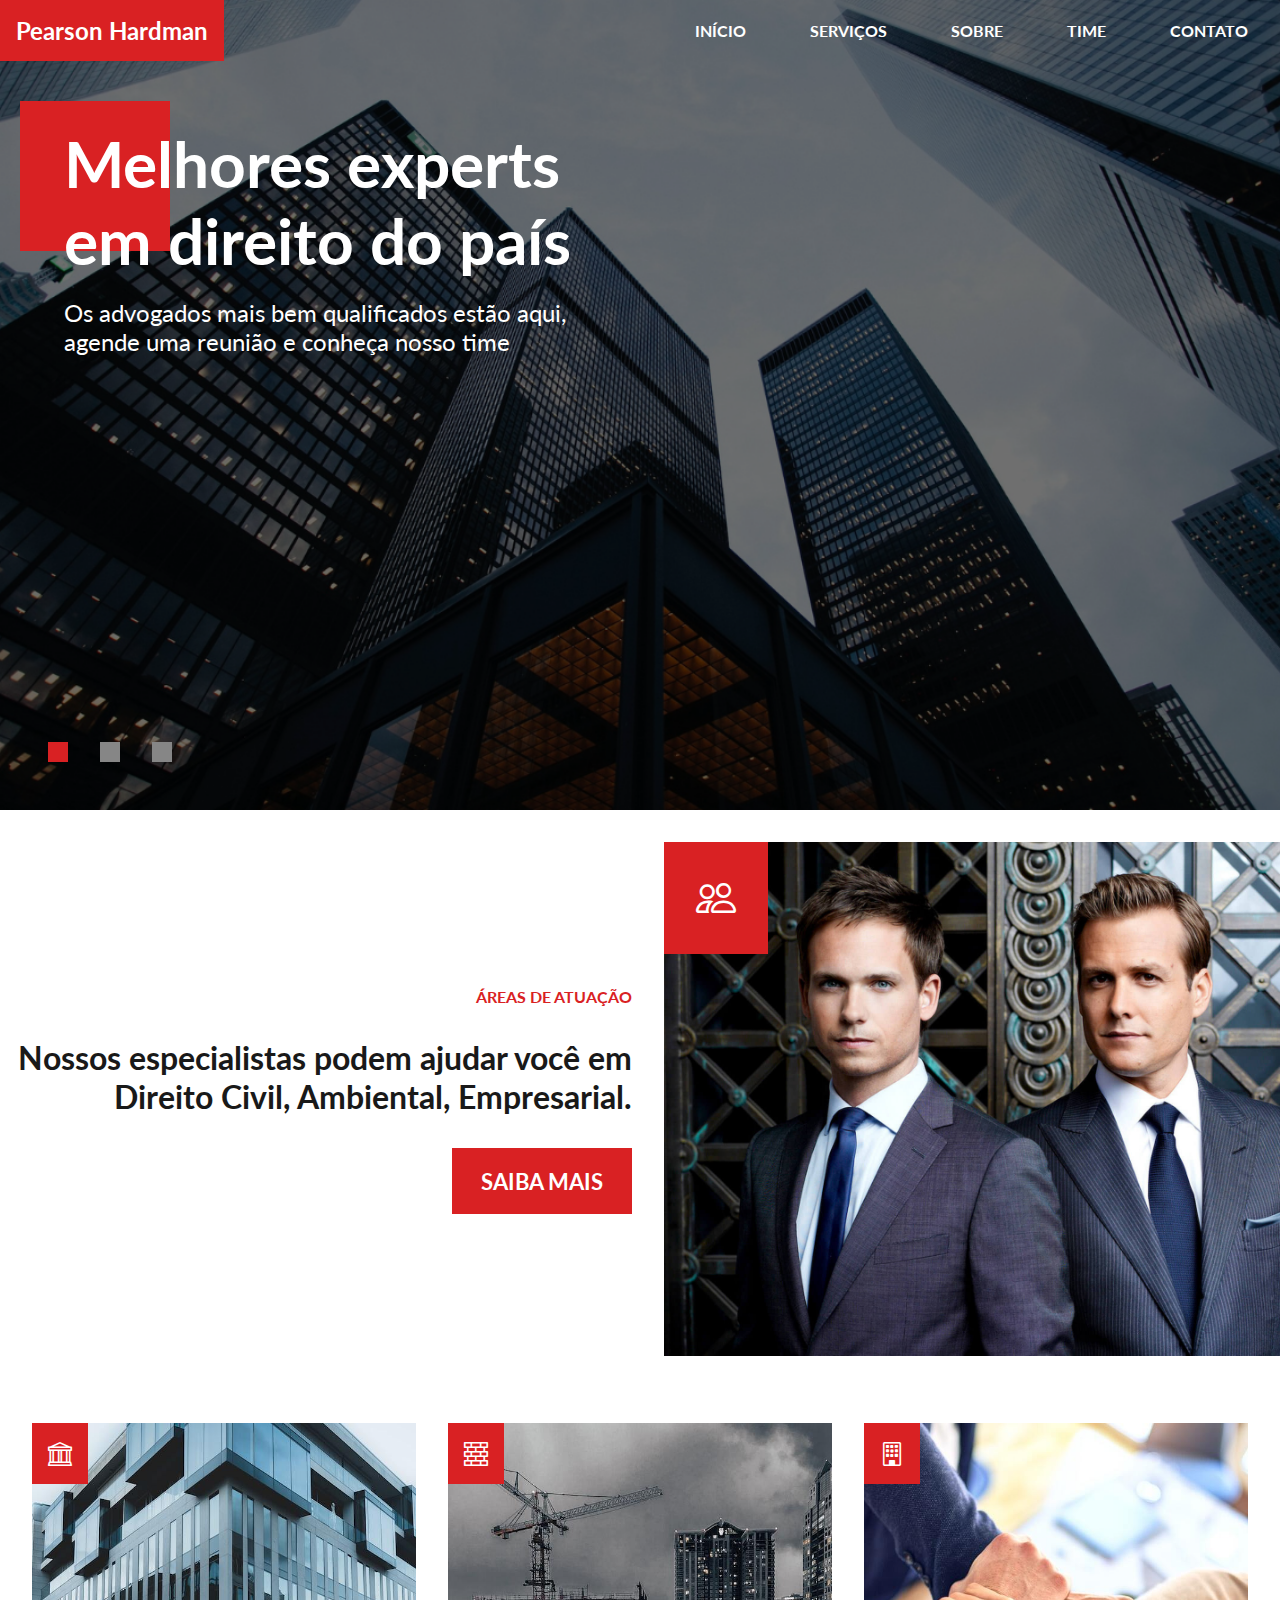
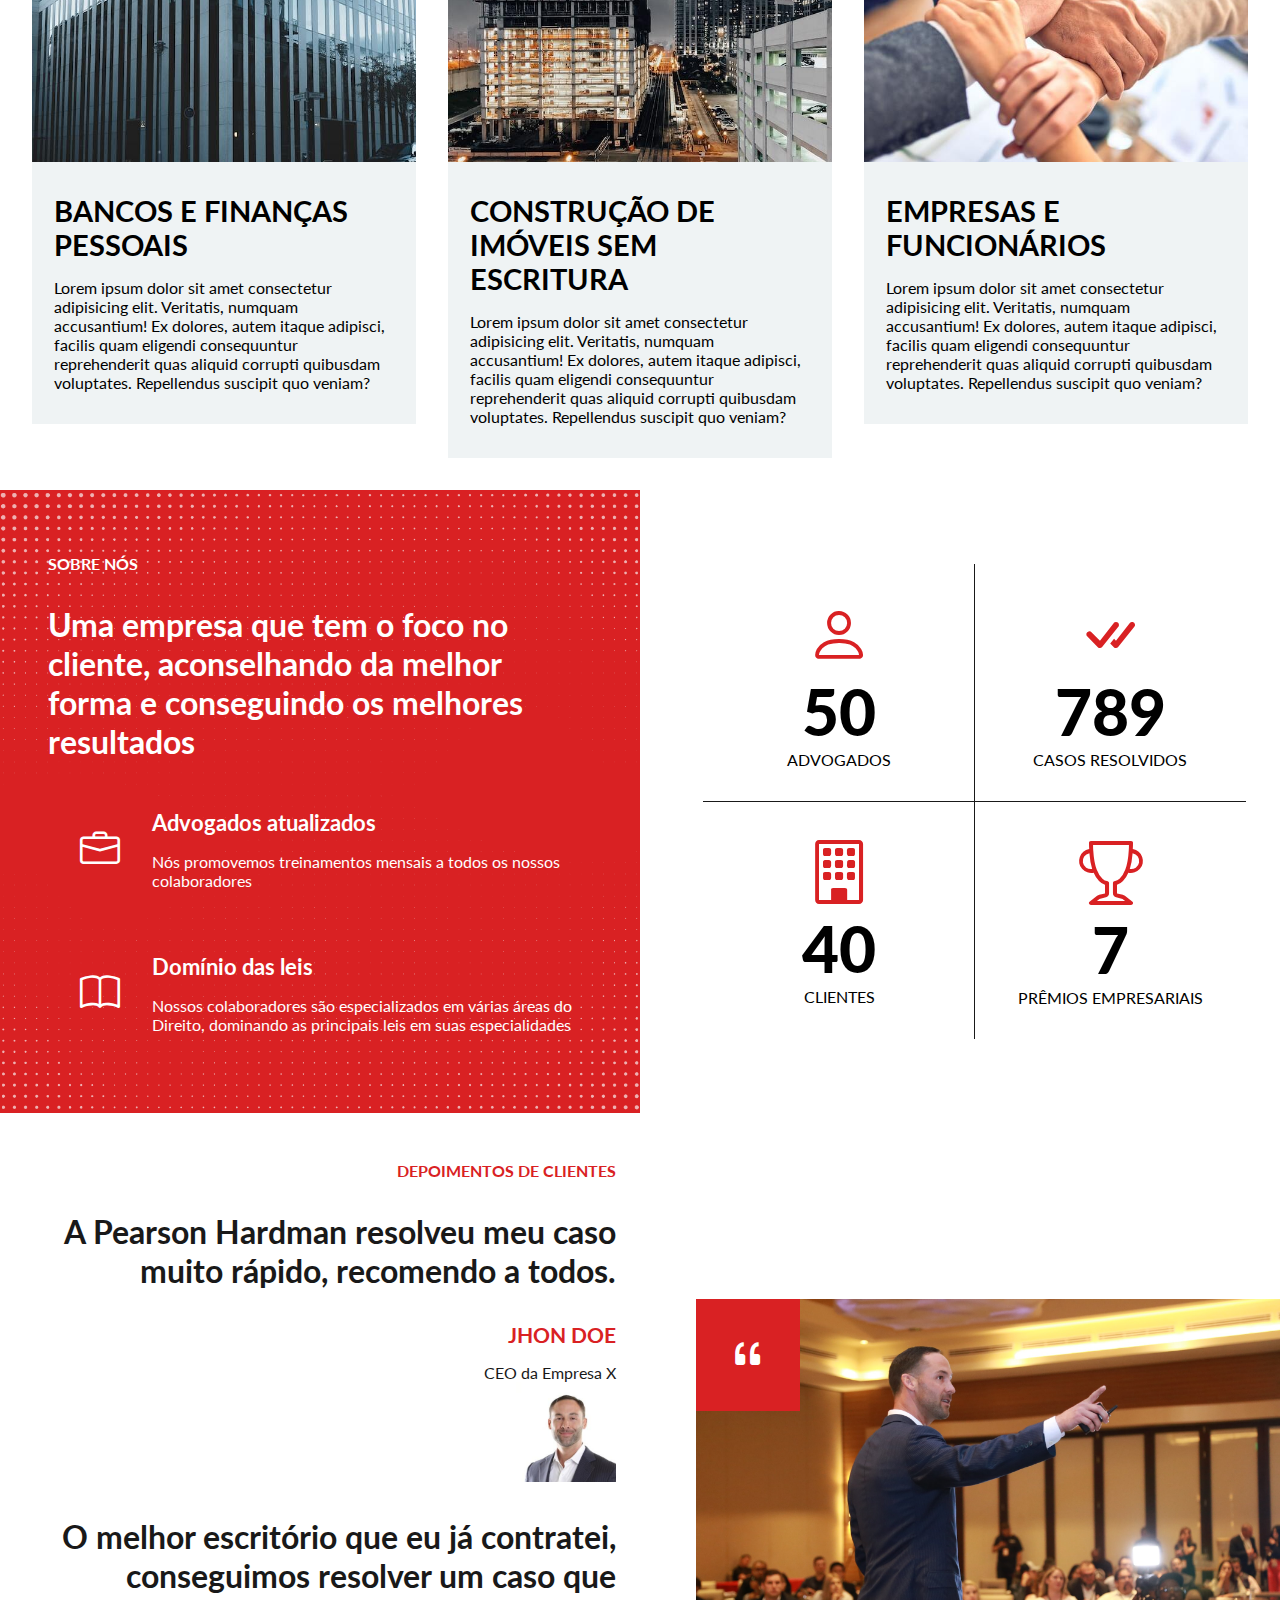
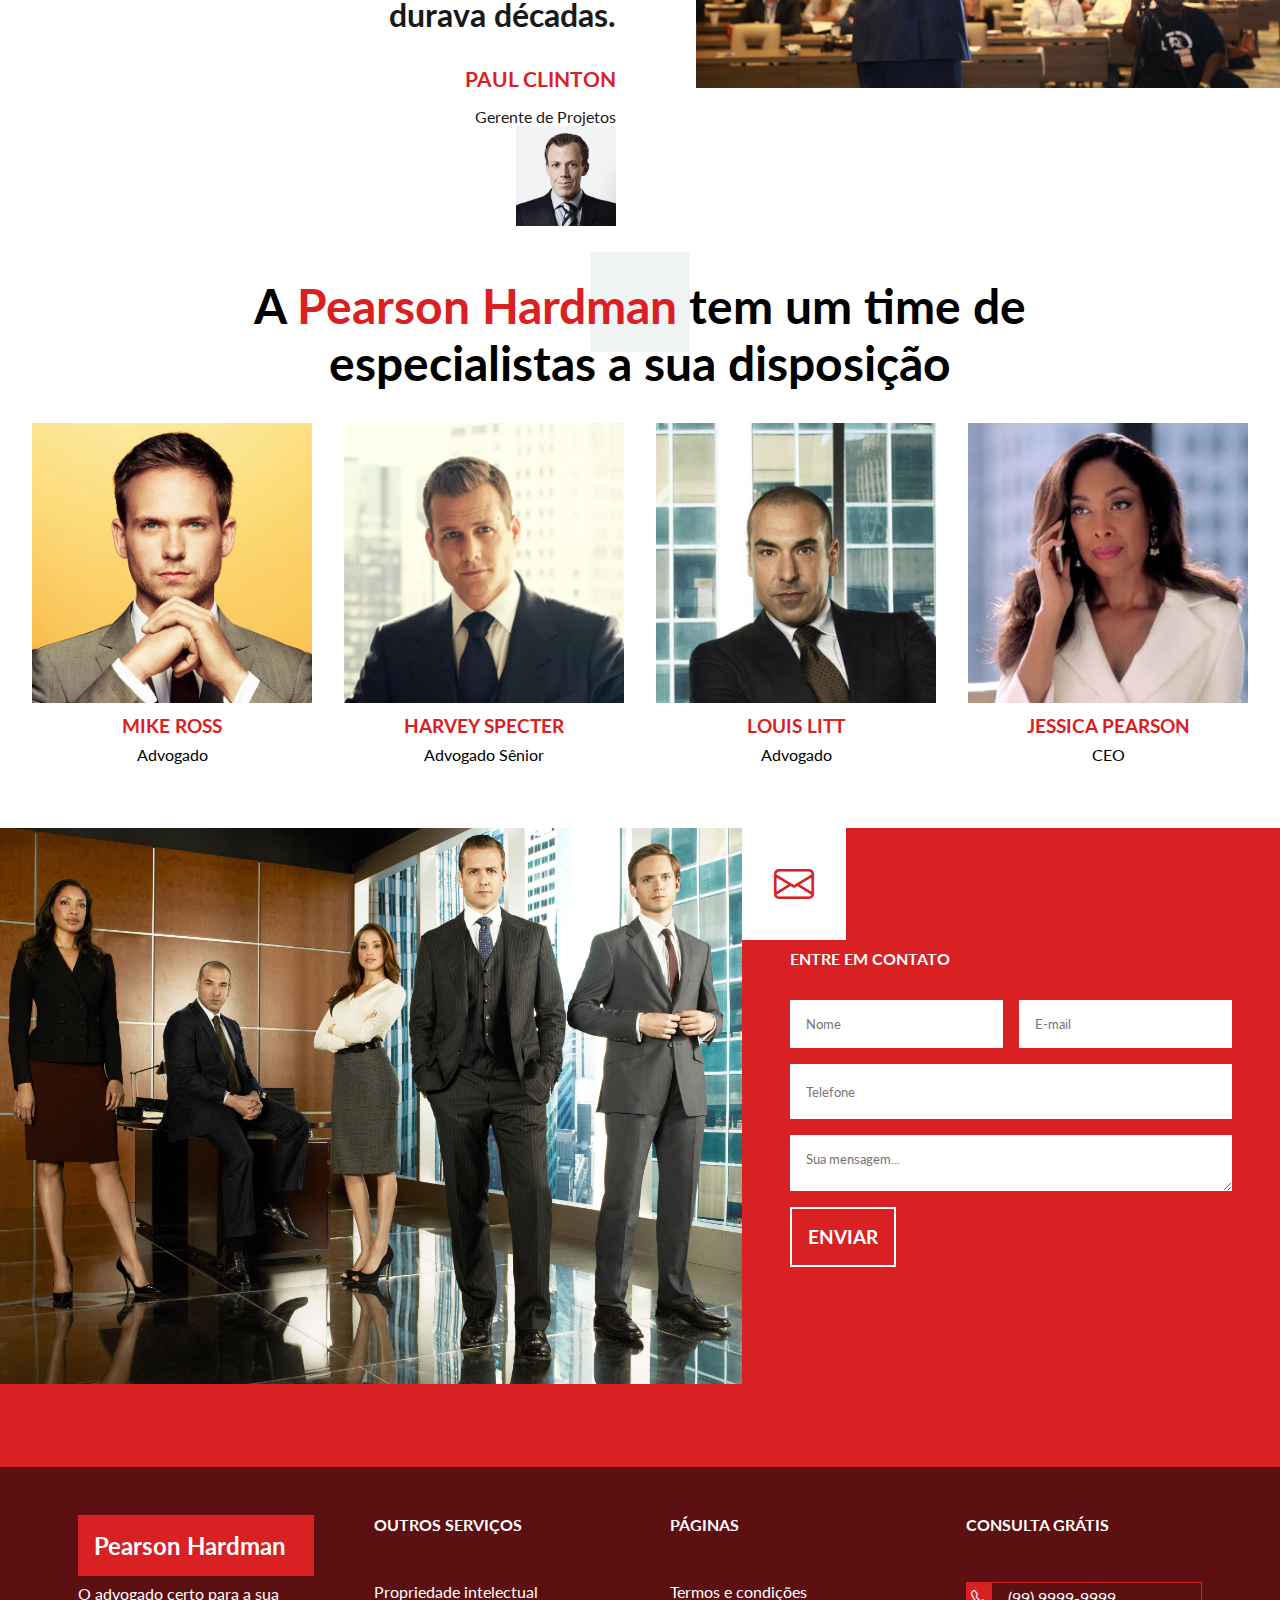
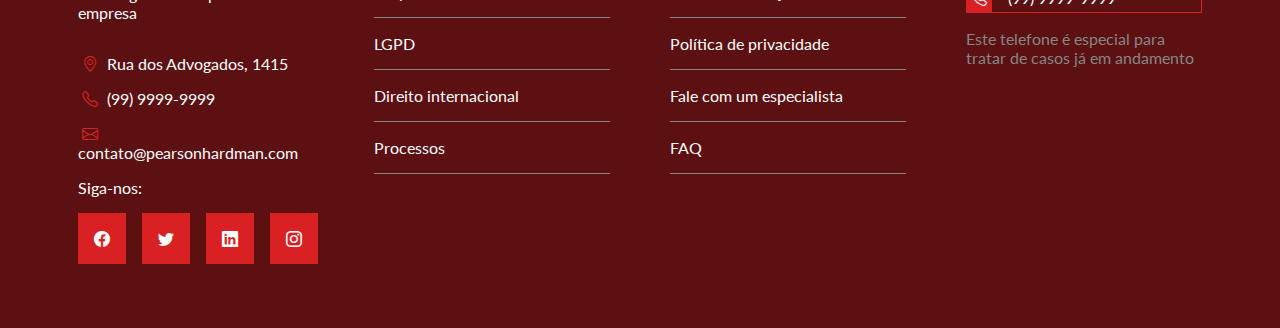
==== commit f8b47680: "feat(js): aula-3" ====
--- a/projeto/index.html
+++ b/projeto/index.html
@@ -1,6 +1,5 @@
 <!DOCTYPE html>
 <html lang="en">
-
 <head>
     <meta charset="UTF-8" />
     <meta http-equiv="X-UA-Compatible" content="IE=edge" />
@@ -33,7 +32,7 @@
                 <a href="#team">Time</a>
                 <a href="#contact">Contato</a>
             </nav>
-            <!-- Menu Mobile -->            
+            <!-- Menu Mobile -->
             <i class="bi bi-list" id="menu"></i>
             <nav id="mobile-navbar">
                 <i class="bi bi-x-lg" id="close-menu"></i>
@@ -186,85 +185,78 @@
         <div id="testimonial-information" class="text-container">
             <p class="section-subtitle">Depoimentos de clientes</p>
             <h3 class="section-title">
-                A Pearson Hardman resolveu meu caso muito rápido, recomendo a todos
+                A Pearson Hardman resolveu meu caso muito rápido, recomendo a todos.
             </h3>
             <div class="author">
                 <div class="author-info">
                     <p class="author-name">Jhon Doe</p>
                     <p class="author-job">CEO da Empresa X</p>
                 </div>
-                <img src="img/author_1.jpg" alt="Jhon Doe">
+                <img src="img/author_1.jpg" alt="Jhon Doe" />
             </div>
             <h3 class="section-title">
-                O melhor escritório que eu já contratei, conseguimos resolver um caso que durava décadas.
+                O melhor escritório que eu já contratei, conseguimos resolver um caso
+                que durava décadas.
             </h3>
             <div class="author">
                 <div class="author-info">
                     <p class="author-name">Paul Clinton</p>
                     <p class="author-job">Gerente de Projetos</p>
                 </div>
-                <img src="img/author_2.jpg" alt="Paul Clinton">
-            </div>
-        </div>
-        <div id="testimonial-image-container">
+                <img src="img/author_2.jpg" alt="Paul Clinton" />
+            </div>
+        </div>
+        <div id="testimonial-image-container" class="image-container">
             <i class="bi bi-quote"></i>
-            <img src="img/court.jpg" alt="Advogado em um tribunal">
+            <img src="img/court.jpg" alt="Advogado em um tribunal" />
         </div>
     </section>
     <!-- Colaboradores -->
     <section id="team">
         <span class="square"></span>
         <h2>
-            A <span>Pearson Hardman</span> tem um time de especialistas a sua disposição
+            A <span>Pearson Hardman</span> tem um time de especialistas a sua
+            disposição
         </h2>
         <div class="employees">
             <div class="employee">
-                <img src="img/mike.jpg" alt="Mike Ross">
+                <img src="img/mike.jpg" alt="Mike Ross" />
                 <p class="employee-name">Mike Ross</p>
                 <p class="employee-role">Advogado</p>
             </div>
-        </div>
-        <div class="employee">
-            <img src="img/harvey.png" alt="Harvey Specter">
-            <p class="employee-name">Harvey Specter</p>
-            <p class="employee-role">Advogado Sênior</p>
-        </div>
-        </div>
-        <div class="employee">
-            <img src="img/louis.jpg" alt="Louis Litt">
-            <p class="employee-name">Louis Litt</p>
-            <p class="employee-role">Advogado</p>
-        </div>
-        </div>
-        <div class="employee">
-            <img src="img/jessica.jpg" alt="Jessica Pearson">
-            <p class="employee-name">Jessica Pearson</p>
-            <p class="employee-role">CEO</p>
-        </div>
-        </div>
-        <div class="employee">
-            <img src="img/mike.jpg" alt="Mike Ross">
-            <p class="employee-name">Mike Ross</p>
-            <p class="employee-role">Advogado</p>
-        </div>
+            <div class="employee">
+                <img src="img/harvey.png" alt="Harvey Specter" />
+                <p class="employee-name">Harvey Specter</p>
+                <p class="employee-role">Advogado Sênior</p>
+            </div>
+            <div class="employee">
+                <img src="img/louis.jpg" alt="Louis Litt" />
+                <p class="employee-name">Louis Litt</p>
+                <p class="employee-role">Advogado</p>
+            </div>
+            <div class="employee">
+                <img src="img/jessica.jpg" alt="Jessica Pearson" />
+                <p class="employee-name">Jessica Pearson</p>
+                <p class="employee-role">CEO</p>
+            </div>
         </div>
     </section>
     <!-- Contato -->
     <section id="contact" class="text-image-section">
         <div id="contact-image-container" class="image-container">
-            <img src="img/office.jpg" alt="Advogados no escritório">
-        </div>
-        <div id="contact-information" class="textcontainer">
+            <img src="img/office.jpg" alt="Advogados no escritório" />
+        </div>
+        <div id="contact-information" class="text-container">
             <i class="bi bi-envelope"></i>
             <p class="section-subtitle">Entre em contato</p>
             <form>
                 <div class="form-control">
-                    <input type="text" name="name" placeholder="Nome">
-                    <input type="email" name="email" id="email" placeholder="E-mail">
-                </div>
-                <input type="text" name="phone" id="phone" placeholder="Telefone">
+                    <input type="text" name="name" id="name" placeholder="Nome" />
+                    <input type="email" name="email" id="email" placeholder="E-mail" />
+                </div>
+                <input type="text" name="phone" id="phone" placeholder="Telefone" />
                 <textarea name="message" id="message" placeholder="Sua mensagem..."></textarea>
-                <input type="submit" value="Enviar" class="btn">
+                <input type="submit" value="Enviar" class="btn" />
             </form>
         </div>
     </section>
@@ -313,9 +305,10 @@
                 <p>(99) 9999-9999</p>
             </div>
             <p class="phone-info">
-                Este telefone é especial para tratar casos já em andamento
+                Este telefone é especial para tratar de casos já em andamento
             </p>
         </div>
     </footer>
-  </body>  
-  </html>+</body>
+
+</html>--- a/projeto/css/styles.css
+++ b/projeto/css/styles.css
@@ -284,7 +284,7 @@
     text-transform: uppercase;
 }
 
-/* Depimentos */
+/* Depoimentos */
 #testimonials {
     display: flex;
     align-items: center;
@@ -294,7 +294,7 @@
     padding: 3rem;
 }
 
-.author {
+.autor {
     display: flex;
     justify-content: end;
     align-items: center;
@@ -309,16 +309,16 @@
     margin-bottom: 1rem;
 }
 
-    .author .author-job {
-        color: var(--secondary-text-color);
-    }
+.author .author-job {
+    color: var(--secondary-text-color);
+}
 
 .author img {
     width: 100px;
     height: 100px;
 }
 
-/* Colaboradores  */
+/* Colaboradores */
 #team {
     position: relative;
     margin-bottom: 2rem;
@@ -342,8 +342,8 @@
     width: 100px;
     height: 100px;
     left: 50%;
-    margin-left: -50%;
-    top: -25%;
+    margin-left: -50px;
+    top: -25px;
 }
 
 .employees {
@@ -446,7 +446,7 @@
 
 .footer-brand h2 {
     background-color: var(--main-color);
-    margin-bottom: .5rem;
+    margin-bottom: 0.5rem;
     padding: 1rem;
 }
 
@@ -487,7 +487,7 @@
 .links-container nav a {
     padding-bottom: 1rem;
     margin-bottom: 1rem;
-    border-bottom: 1rem solid var(--secondary-color);
+    border-bottom: 1px solid var(--secondary-color);
 }
 
 .phone-number {
@@ -521,6 +521,7 @@
     top: 0;
     left: 100%;
     height: 100%;
+    width: 100%;
     background-color: rgba(0, 0, 0, 0.95);
     display: flex;
     flex-direction: column;
@@ -544,6 +545,7 @@
 
 /* Responsivo */
 @media (max-width: 450px) {
+
     /* Geral */
     body {
         overflow-x: hidden;
@@ -554,134 +556,131 @@
         font-size: 2rem;
     }
 
-/* navbar */
-#navbar {
-    display: none;
-}
-
-#menu,
-#close-menu {
-    display: block;
-}
-
-.banner {
-    max-width: 100%;
-    padding: 4rem 2rem;
-}
-
-.banner h2 {
-    font-size: 3rem;
-}
-
-.banner p {
-    font-size: 1rem;
-}
-
-/* Áreas de atuação */
-.btn {
-    align-self: initial;
-}
-
-.image-container {
-    flex: 1 1 100%;
-}
-
-#other-services {
-    flex-wrap: wrap;
-}
-
-/* Sobre nós */
-#about {
-    gap: 0;
-}
-
-#about-text,
-#about-data {
-    flex: 1 1 100%;
-}
-
-.about-description {
-    gap: 1rem;
-}
-
-.about-description i {
-    padding: 0;
-    min-width: 40px;
-}
-
-#about #about-data .data {
-    width: 100%;
-    border: none;
-    border-bottom: 1px solid var(--secondary-text-color);
-}
-
-/* Depoimentos */
-.text-container {
-    text-align: center;
-    padding: 2rem;
-}
-
-/* Colaboradores */
-#team {
-    margin-top: 2rem;
-}
-
-#team h2 {
-    font-size: 2.5rem;
-}
-
-.employees {
-    flex-wrap: wrap;
-}
-
-/* Contato */
-#contact {
-    padding-bottom: 0;
-}
-
-#contact-information {
-    padding: 7rem 1rem;
-}
-
-#contact-information .form-control {
-    flex-direction: column;
-}
-
-#contact-information .btn {
-    align-self: auto;
-}
-
-/* Rodapé */
-#footer {
-    flex-wrap: wrap;
-}
-
-#footer i {
-    font-size: 2rem;
-    padding: 1rem;
-}
-
-.footer-brand {
-    text-align: center;
-}
-
-.networks {
-    margin-bottom: 3rem;
-}
-
-.links-container {
-    margin-bottom: 1rem;
-}
-
-.links-container h4 {
-    margin-bottom: 1.5rem;
-}
-
-.contact-info,
-.links-container {
-    width: 100%;
-}
-
-
-
-}+    /* navbar */
+    #navbar {
+        display: none;
+    }
+
+    #menu,
+    #close-menu {
+        display: block;
+    }
+
+    .banner {
+        max-width: 100%;
+        padding: 4rem 2rem;
+    }
+
+    .banner h2 {
+        font-size: 3rem;
+    }
+
+    .banner p {
+        font-size: 1rem;
+    }
+
+    /* Áreas de atuação */
+    .btn {
+        align-self: initial;
+    }
+
+    .image-container {
+        flex: 1 1 100%;
+    }
+
+    #other-services {
+        flex-wrap: wrap;
+    }
+
+    /* Sobre nós */
+    #about {
+        gap: 0;
+    }
+
+    #about-text,
+    #about-data {
+        flex: 1 1 100%;
+    }
+
+    .about-description {
+        gap: 1rem;
+    }
+
+    .about-description i {
+        padding: 0;
+        min-width: 40px;
+    }
+
+    #about #about-data .data {
+        width: 100%;
+        border: none;
+        border-bottom: 1px solid var(--secondary-text-color);
+    }
+
+    /* Depoimentos */
+    .text-container {
+        text-align: center;
+        padding: 2rem;
+    }
+
+    /* Colaboradores */
+    #team {
+        margin-top: 2rem;
+    }
+
+    #team h2 {
+        font-size: 2.5rem;
+    }
+
+    .employees {
+        flex-wrap: wrap;
+    }
+
+    /* Contato */
+    #contact {
+        padding-bottom: 0;
+    }
+
+    #contact-information {
+        padding: 7rem 1rem;
+    }
+
+    #contact-information .form-control {
+        flex-direction: column;
+    }
+
+    #contact-information .btn {
+        align-self: auto;
+    }
+
+    /* Rodapé */
+    #footer {
+        flex-wrap: wrap;
+    }
+
+    #footer i {
+        font-size: 2rem;
+        padding: 1rem;
+    }
+
+    .footer-brand {
+        text-align: center;
+    }
+
+    .networks {
+        margin-bottom: 3rem;
+    }
+
+    .links-container {
+        margin-bottom: 1rem;
+    }
+
+    .links-container h4 {
+        margin-bottom: 1.5rem;
+    }
+
+    .contact-info,
+    .links-container {
+        width: 100%;
+    }
+}
